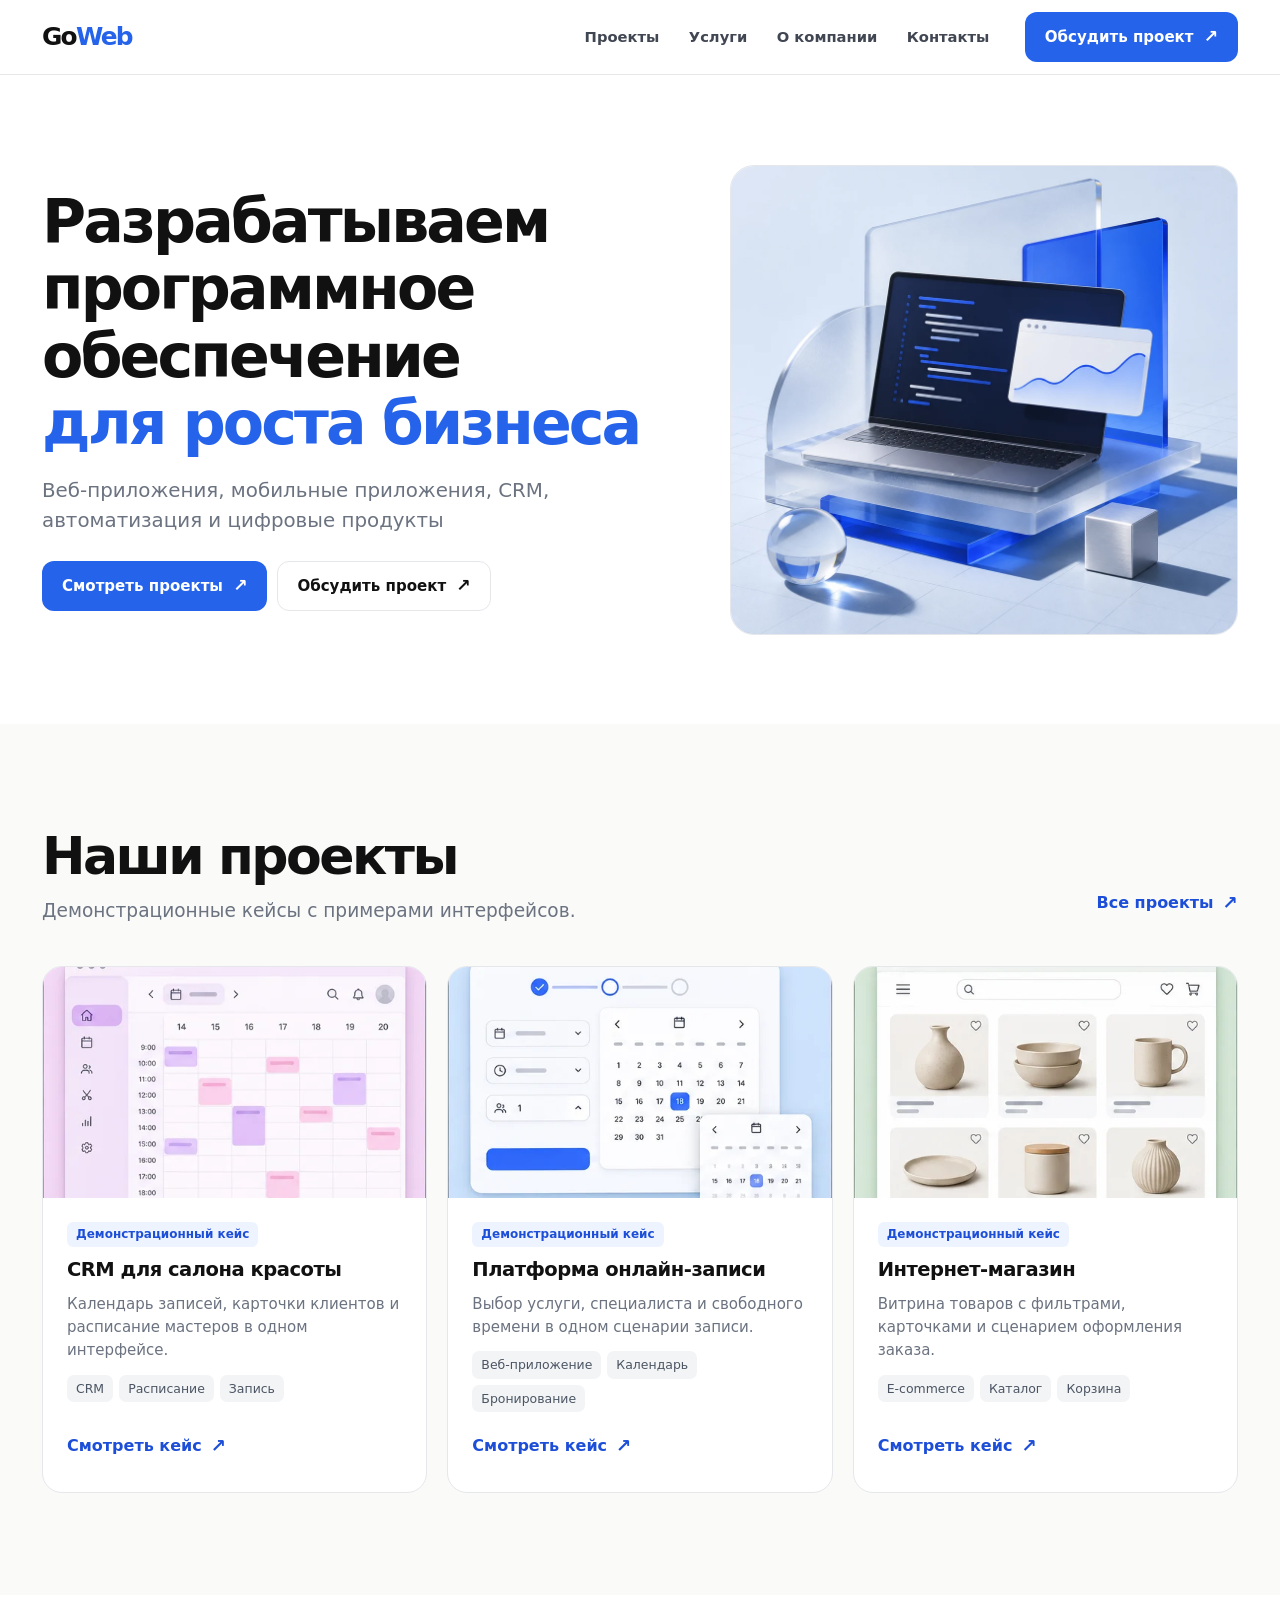
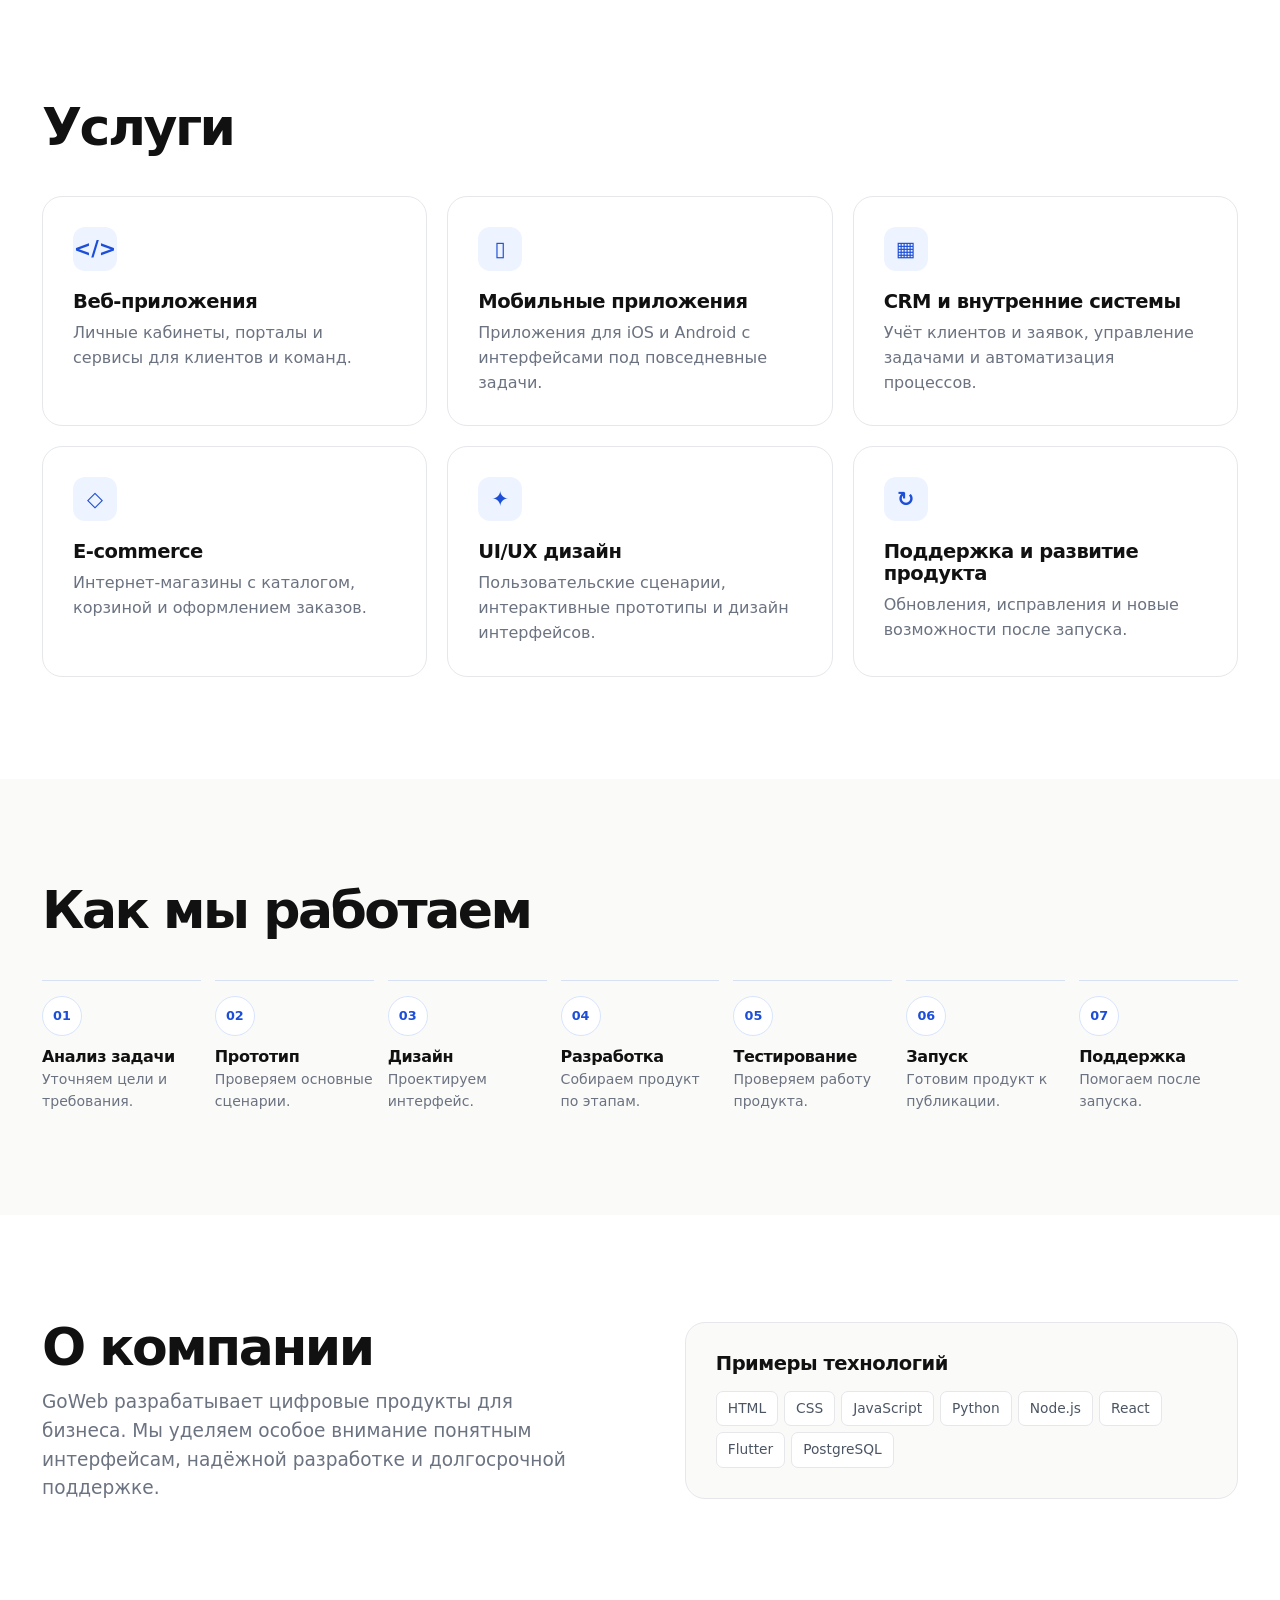
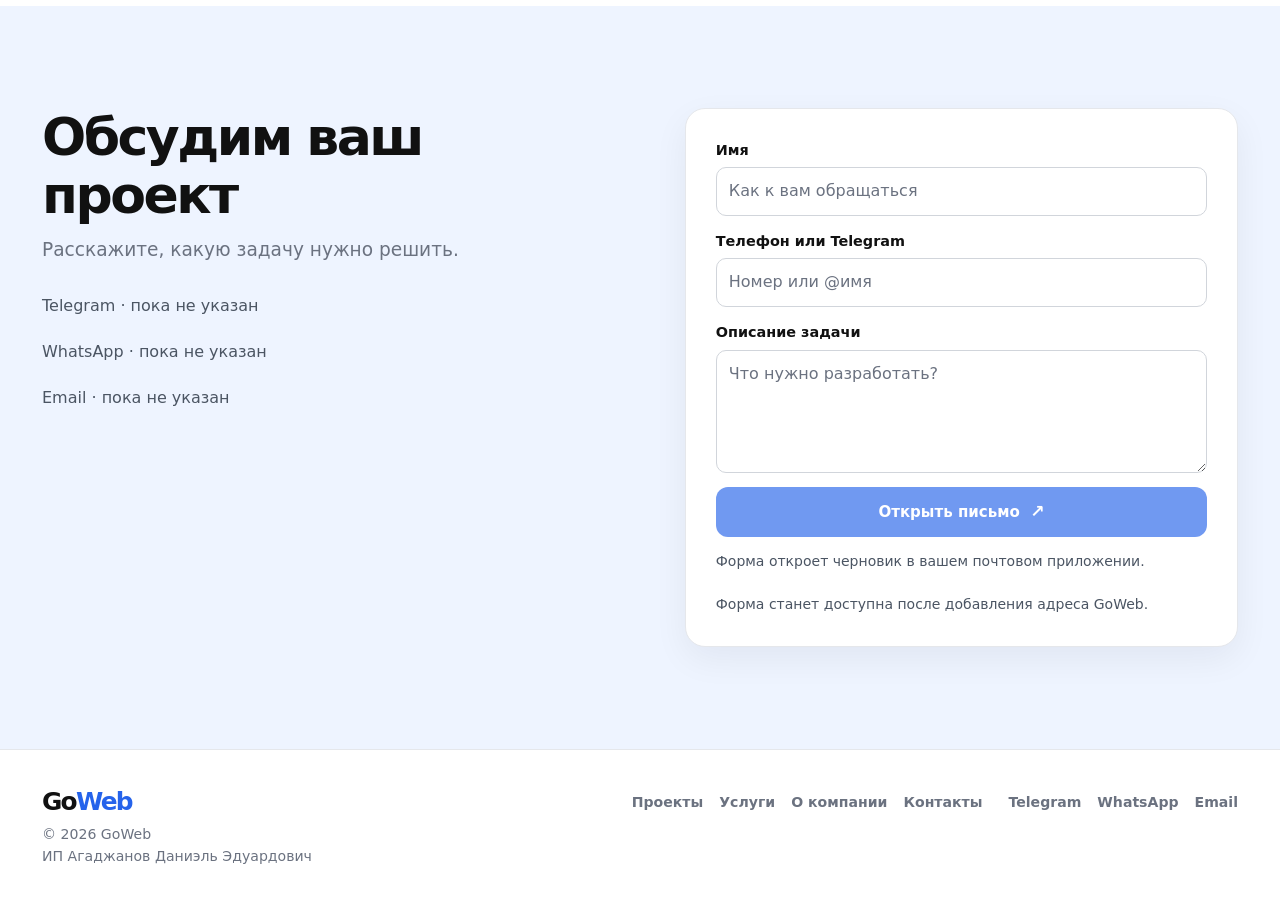
==== index.html @ 1d47d1ce "Add GoWeb website" ====
<!doctype html>
<html lang="ru">
<head>
  <meta charset="utf-8">
  <meta name="viewport" content="width=device-width, initial-scale=1.0">
  <meta name="description" content="GoWeb разрабатывает веб-приложения, мобильные приложения, CRM и цифровые продукты для бизнеса.">
  <meta name="theme-color" content="#FFFFFF">
  <title>GoWeb — разработка программного обеспечения</title>
  <link rel="stylesheet" href="css/style.css">
  <script src="js/projects.js" defer></script>
  <script src="js/main.js" defer></script>
</head>
<body>
  <a class="skip-link" href="#main">К содержанию</a>
  <header class="site-header">
    <div class="container header-inner">
      <a class="wordmark" href="index.html" aria-label="GoWeb — главная">Go<span>Web</span></a>
      <button class="menu-toggle" type="button" aria-expanded="false" aria-controls="main-nav" aria-label="Открыть меню" hidden><span></span><span></span><span></span></button>
      <nav class="site-nav" id="main-nav" aria-label="Основная навигация">
        <a href="projects.html">Проекты</a>
        <a href="#services">Услуги</a>
        <a href="#about">О компании</a>
        <a href="#contacts">Контакты</a>
        <a class="button button-primary header-cta" href="#contacts" data-contact="telegram">Обсудить проект <span aria-hidden="true">↗</span></a>
      </nav>
    </div>
  </header>

  <main id="main">
    <section class="hero">
      <div class="container hero-grid">
        <div class="hero-content">
          <h1>Разрабатываем программное обеспечение <span>для роста бизнеса</span></h1>
          <p>Веб-приложения, мобильные приложения, CRM, автоматизация и цифровые продукты</p>
          <div class="actions">
            <a class="button button-primary" href="projects.html">Смотреть проекты <span aria-hidden="true">↗</span></a>
            <a class="button button-secondary" href="#contacts" data-contact="telegram">Обсудить проект <span aria-hidden="true">↗</span></a>
          </div>
        </div>
        <img class="hero-image" src="images/hero.webp" alt="" width="1024" height="1024" fetchpriority="high">
      </div>
    </section>

    <section class="section section-muted" aria-labelledby="work-title">
      <div class="container">
        <div class="section-heading section-heading-row">
          <div><h2 id="work-title">Наши проекты</h2><p>Демонстрационные кейсы с примерами интерфейсов.</p></div>
          <a class="text-link" href="projects.html">Все проекты <span aria-hidden="true">↗</span></a>
        </div>
        <div class="project-grid" id="featured-projects"></div>
        <noscript><p>Для просмотра карточек включите JavaScript.</p></noscript>
      </div>
    </section>

    <section class="section" id="services" aria-labelledby="services-title">
      <div class="container">
        <div class="section-heading"><h2 id="services-title">Услуги</h2></div>
        <div class="service-grid">
          <article class="service-card"><span class="service-icon" aria-hidden="true">&lt;/&gt;</span><h3>Веб-приложения</h3><p>Личные кабинеты, порталы и сервисы для клиентов и команд.</p></article>
          <article class="service-card"><span class="service-icon" aria-hidden="true">▯</span><h3>Мобильные приложения</h3><p>Приложения для iOS и Android с интерфейсами под повседневные задачи.</p></article>
          <article class="service-card"><span class="service-icon" aria-hidden="true">▦</span><h3>CRM и внутренние системы</h3><p>Учёт клиентов и заявок, управление задачами и автоматизация процессов.</p></article>
          <article class="service-card"><span class="service-icon" aria-hidden="true">◇</span><h3>E-commerce</h3><p>Интернет-магазины с каталогом, корзиной и оформлением заказов.</p></article>
          <article class="service-card"><span class="service-icon" aria-hidden="true">✦</span><h3>UI/UX дизайн</h3><p>Пользовательские сценарии, интерактивные прототипы и дизайн интерфейсов.</p></article>
          <article class="service-card"><span class="service-icon" aria-hidden="true">↻</span><h3>Поддержка и развитие продукта</h3><p>Обновления, исправления и новые возможности после запуска.</p></article>
        </div>
      </div>
    </section>

    <section class="section section-muted" aria-labelledby="process-title">
      <div class="container">
        <div class="section-heading"><h2 id="process-title">Как мы работаем</h2></div>
        <ol class="process-list">
          <li><span aria-hidden="true">01</span><h3>Анализ задачи</h3><p>Уточняем цели и требования.</p></li>
          <li><span aria-hidden="true">02</span><h3>Прототип</h3><p>Проверяем основные сценарии.</p></li>
          <li><span aria-hidden="true">03</span><h3>Дизайн</h3><p>Проектируем интерфейс.</p></li>
          <li><span aria-hidden="true">04</span><h3>Разработка</h3><p>Собираем продукт по этапам.</p></li>
          <li><span aria-hidden="true">05</span><h3>Тестирование</h3><p>Проверяем работу продукта.</p></li>
          <li><span aria-hidden="true">06</span><h3>Запуск</h3><p>Готовим продукт к публикации.</p></li>
          <li><span aria-hidden="true">07</span><h3>Поддержка</h3><p>Помогаем после запуска.</p></li>
        </ol>
      </div>
    </section>

    <section class="section" id="about" aria-labelledby="about-title">
      <div class="container about-grid">
        <div class="section-heading">
          <h2 id="about-title">О компании</h2>
          <p>GoWeb разрабатывает цифровые продукты для бизнеса. Мы уделяем особое внимание понятным интерфейсам, надёжной разработке и долгосрочной поддержке.</p>
        </div>
        <div class="technology-panel">
          <h3>Примеры технологий</h3>
          <ul class="tags"><li>HTML</li><li>CSS</li><li>JavaScript</li><li>Python</li><li>Node.js</li><li>React</li><li>Flutter</li><li>PostgreSQL</li></ul>
        </div>
      </div>
    </section>

    <section class="section contact-section" id="contacts" aria-labelledby="contact-title">
      <div class="container contact-grid">
        <div>
          <div class="section-heading"><h2 id="contact-title">Обсудим ваш проект</h2><p>Расскажите, какую задачу нужно решить.</p></div>
          <ul class="contact-list">
            <li><a href="#contacts" data-contact="telegram" data-contact-label>Telegram</a></li>
            <li><a href="#contacts" data-contact="whatsapp" data-contact-label>WhatsApp</a></li>
            <li><a href="#contacts" data-contact="email" data-contact-label>Email</a></li>
          </ul>
        </div>
        <!-- JavaScript подставляет адрес и открывает черновик в почтовом клиенте. -->
        <form class="contact-form" id="contact-form" aria-describedby="form-help">
          <div class="form-field"><label for="name">Имя</label><input id="name" name="name" autocomplete="name" placeholder="Как к вам обращаться" maxlength="100" required></div>
          <div class="form-field"><label for="reply">Телефон или Telegram</label><input id="reply" name="reply" placeholder="Номер или @имя" maxlength="100" required></div>
          <div class="form-field"><label for="message">Описание задачи</label><textarea id="message" name="message" placeholder="Что нужно разработать?" rows="4" maxlength="800" required></textarea></div>
          <button class="button button-primary" type="submit" disabled>Открыть письмо <span aria-hidden="true">↗</span></button>
          <p class="form-help" id="form-help">Форма откроет черновик в вашем почтовом приложении.</p>
          <p class="contact-status" id="form-status" aria-live="polite"></p>
          <noscript><p>Для подготовки письма включите JavaScript.</p></noscript>
        </form>
      </div>
    </section>
  </main>

  <footer class="site-footer">
    <div class="container footer-inner">
      <div><a class="wordmark" href="index.html" aria-label="GoWeb — главная">Go<span>Web</span></a><p>© 2026 GoWeb<br>ИП Агаджанов Даниэль Эдуардович</p></div>
      <nav aria-label="Навигация в подвале"><a href="projects.html">Проекты</a><a href="#services">Услуги</a><a href="#about">О компании</a><a href="#contacts">Контакты</a></nav>
      <nav aria-label="Связаться с GoWeb"><a href="#contacts" data-contact="telegram">Telegram</a><a href="#contacts" data-contact="whatsapp">WhatsApp</a><a href="#contacts" data-contact="email">Email</a></nav>
    </div>
  </footer>
</body>
</html>
---- css/style.css ----
/* Базовые цвета, типографика и общие элементы */
:root {
  color-scheme: light;
  --white: #fff;
  --surface: #fafaf8;
  --ink: #111111;
  --muted: #6b7280;
  --blue: #2563eb;
  --blue-hover: #1d4ed8;
  --blue-soft: #eef4ff;
  --line: #e5e7eb;
  --shadow: 0 12px 35px rgba(17, 24, 39, .06);
  --radius: 20px;
  --gutter: clamp(18px, 5vw, 42px);
  --section-space: clamp(56px, 8vw, 104px);
  font-family: Inter, "Segoe UI", system-ui, sans-serif;
  color: var(--ink);
  background: var(--white);
  font-size: 16px;
  line-height: 1.55;
}

*, *::before, *::after { box-sizing: border-box; }
html { scroll-behavior: smooth; }
body { margin: 0; }
[hidden] { display: none !important; }
[id] { scroll-margin-top: 92px; }
img { display: block; max-width: 100%; height: auto; }
a { color: inherit; }
button, input, textarea { font: inherit; }
button { cursor: pointer; }
button:disabled { cursor: default; opacity: .65; }
h1, h2, h3, p, figure { margin: 0; }
h1, h2, h3 { line-height: 1.12; }
h1, h2 { letter-spacing: -.048em; }
h1 { font-size: clamp(2.02rem, 6.8vw, 4.2rem); }
h2 { font-size: clamp(2rem, 4.8vw, 3.25rem); }
h3 { font-size: 1.22rem; letter-spacing: -.025em; }
p { color: var(--muted); }
:focus-visible { outline: 3px solid var(--blue); outline-offset: 4px; }

.container { width: min(1200px, calc(100% - 2 * var(--gutter))); margin-inline: auto; }
.section { padding-block: var(--section-space); }
.section-muted { background: var(--surface); }
.section-heading { margin-bottom: clamp(24px, 4vw, 40px); }
.section-heading p { max-width: 56ch; margin-top: 12px; font-size: clamp(1rem, 2vw, 1.16rem); }
.section-heading-row { display: flex; flex-wrap: wrap; justify-content: space-between; align-items: end; gap: 12px 24px; }
.visually-hidden, .skip-link:not(:focus) { position: absolute; width: 1px; height: 1px; clip-path: inset(50%); overflow: hidden; white-space: nowrap; }
.skip-link:focus { position: fixed; top: 12px; left: 12px; z-index: 5; padding: 12px 18px; background: var(--white); }

.button {
  min-height: 50px;
  display: inline-flex;
  align-items: center;
  justify-content: center;
  gap: 10px;
  padding: 12px 17px;
  border: 1px solid transparent;
  border-radius: 12px;
  text-decoration: none;
  font-size: .94rem;
  font-weight: 650;
  text-align: center;
  line-height: 1.35;
  transition: background .18s ease, border-color .18s ease, color .18s ease;
}
.button-primary { background: var(--blue); color: var(--white); }
.button-primary:hover:not(:disabled) { background: var(--blue-hover); }
.button-secondary { border-color: var(--line); background: var(--white); }
.button-secondary:hover { border-color: #9cb7f6; color: var(--blue-hover); }
.button span, .text-link span { font-size: 1.15em; }
.actions { display: grid; gap: 10px; }
.text-link, .back-link { display: inline-flex; min-height: 44px; align-items: center; gap: 9px; color: var(--blue-hover); font-weight: 650; text-decoration: none; }
.text-link:hover, .back-link:hover { text-decoration: underline; text-underline-offset: 4px; }

/* Шапка и раскрывающаяся навигация на мобильных экранах */
.site-header { position: sticky; top: 0; z-index: 3; background: var(--white); border-bottom: 1px solid var(--line); }
.header-inner { min-height: 68px; display: flex; flex-wrap: wrap; justify-content: space-between; align-items: center; }
.wordmark { display: inline-flex; align-items: center; min-height: 44px; font-size: 1.55rem; font-weight: 800; letter-spacing: -.07em; text-decoration: none; }
.wordmark span { color: var(--blue); }
.site-nav { width: 100%; display: flex; flex-direction: column; gap: 2px; padding-bottom: 14px; }
.site-nav > a:not(.button), .site-footer nav a { display: flex; align-items: center; min-height: 44px; text-decoration: none; font-weight: 550; }
.site-nav > a:not(.button) { color: #404652; font-size: .92rem; }
.site-nav > a:not(.button):hover, .site-nav > a[aria-current]:not(.button), .site-footer nav a:hover { color: var(--blue-hover); }
.header-cta { min-height: 44px; }
.menu-toggle { display: grid; align-content: center; justify-items: center; gap: 4px; width: 46px; height: 46px; border: 1px solid var(--line); border-radius: 11px; background: var(--white); }
.menu-toggle span { display: block; width: 18px; height: 2px; border-radius: 2px; background: var(--ink); transition: transform .2s ease, opacity .2s ease; }
.menu-toggle[aria-expanded="true"] span:nth-child(1) { transform: translateY(6px) rotate(45deg); }
.menu-toggle[aria-expanded="true"] span:nth-child(2) { opacity: 0; }
.menu-toggle[aria-expanded="true"] span:nth-child(3) { transform: translateY(-6px) rotate(-45deg); }

/* Главная и каталог */
.hero { padding-block: clamp(38px, 7vw, 96px); }
.hero-grid { display: grid; align-items: center; gap: clamp(26px, 5vw, 72px); }
.hero-content h1 { font-weight: 760; }
.hero-content h1 span { display: block; color: var(--blue); }
.hero-content p { max-width: 44ch; margin-block: 18px 24px; font-size: clamp(1rem, 2vw, 1.24rem); }
.hero-image { width: 100%; aspect-ratio: 1.13; object-fit: cover; border: 1px solid var(--line); border-radius: 24px; background: var(--blue-soft); }
.catalog, .case-page { padding-top: clamp(30px, 5vw, 62px); }
.page-heading { margin-top: 12px; }
.page-heading h1 { font-size: clamp(2.25rem, 7vw, 4.1rem); overflow-wrap: anywhere; }
.page-heading .button { margin-top: 24px; }

.filters { display: flex; flex-wrap: wrap; gap: 8px; margin-bottom: 26px; }
.filter-button { min-height: 44px; padding: 8px 14px; border: 1px solid var(--line); border-radius: 999px; background: var(--white); color: #404652; font-size: .9rem; transition: color .18s ease, background .18s ease, border-color .18s ease; }
.filter-button:hover { border-color: #9cb7f6; color: var(--blue-hover); }
.filter-button[aria-pressed="true"] { background: var(--blue); border-color: var(--blue); color: var(--white); }
.project-grid, .service-grid { display: grid; gap: 16px; }
.project-card { min-width: 0; overflow: hidden; display: flex; flex-direction: column; background: var(--white); border: 1px solid var(--line); border-radius: var(--radius); transition: box-shadow .2s ease, transform .2s ease; }
.project-card:hover, .project-card:focus-within { box-shadow: var(--shadow); transform: translateY(-2px); }
.project-image { width: 100%; aspect-ratio: 1.66; object-fit: cover; background: var(--blue-soft); }
.project-body { display: flex; flex: 1; flex-direction: column; align-items: flex-start; gap: 12px; padding: clamp(16px, 2.2vw, 24px); }
.project-body p { font-size: .94rem; }
.project-body .text-link { margin-top: auto; }
.demo-badge, .category-label { display: inline-block; max-width: 100%; padding: 4px 9px; border-radius: 6px; font-size: .75rem; font-weight: 650; line-height: 1.45; }
.demo-badge { background: var(--blue-soft); color: var(--blue-hover); }
.category-label { background: #f3f4f6; color: #4b5563; }
.tags { display: flex; flex-wrap: wrap; gap: 6px; margin: 0; padding: 0; list-style: none; }
.tags li { padding: 4px 9px; background: #f3f4f6; border-radius: 7px; color: #4b5563; font-size: .78rem; overflow-wrap: anywhere; }
.empty-state { grid-column: 1 / -1; padding: 24px; border: 1px solid var(--line); border-radius: var(--radius); background: var(--white); }

/* Услуги, этапы работы и сведения о компании */
.service-card, .technology-panel, .case-grid > section { min-width: 0; padding: clamp(20px, 3vw, 30px); border: 1px solid var(--line); border-radius: var(--radius); }
.service-icon { display: grid; place-items: center; width: 44px; height: 44px; margin-bottom: 20px; border-radius: 12px; background: var(--blue-soft); color: var(--blue-hover); font-size: 1.3rem; font-weight: 650; }
.service-card p, .process-list p, .case-grid p { margin-top: 8px; }
.process-list { display: grid; gap: 18px; padding: 0; margin: 0; list-style: none; }
.process-list li { display: grid; grid-template-columns: 40px minmax(0, 1fr); column-gap: 14px; align-items: start; }
.process-list span { grid-row: span 2; display: grid; place-items: center; height: 40px; border: 1px solid #d8e4fe; border-radius: 50%; background: var(--white); color: var(--blue-hover); font-size: .8rem; font-weight: 700; }
.process-list h3 { align-self: end; font-size: 1rem; }
.process-list p { margin-top: 4px; font-size: .88rem; }
.about-grid { display: grid; align-items: center; gap: 24px; }
.about-grid .section-heading { margin: 0; }
.technology-panel { background: var(--surface); }
.technology-panel .tags { margin-top: 16px; }
.technology-panel .tags li { padding: 6px 11px; background: var(--white); border: 1px solid var(--line); font-size: .86rem; }

/* Кейсы и галерея */
.case-labels { display: flex; flex-wrap: wrap; gap: 8px; margin-bottom: 16px; }
.case-grid, .gallery { display: grid; gap: 16px; }
.case-grid h2 { font-size: clamp(1.3rem, 3vw, 1.7rem); letter-spacing: -.035em; }
.case-grid .tags { margin-top: 12px; }
.case-list { margin: 12px 0 0; padding-left: 20px; color: var(--muted); }
.case-list li + li { margin-top: 5px; }
.gallery-section { margin-top: clamp(36px, 7vw, 72px); }
.gallery figure { min-width: 0; }
.gallery a, .gallery .image-placeholder { display: block; overflow: hidden; border: 1px solid var(--line); border-radius: var(--radius); }
.gallery img { width: 100%; aspect-ratio: 1; object-fit: contain; background: var(--surface); transition: transform .2s ease; }
.gallery a:hover img { transform: scale(1.025); }
.gallery figcaption { padding-top: 8px; color: var(--muted); font-size: .9rem; }
.image-placeholder { display: grid; place-items: center; color: var(--muted); text-align: center; }
.gallery .image-placeholder { display: grid; aspect-ratio: 1; background: var(--blue-soft); }
.case-cta { margin-top: 36px; }

/* Контакты и подвал */
.contact-section { background: var(--blue-soft); }
.contact-grid { display: grid; gap: 20px; }
.contact-grid .section-heading { margin-bottom: 18px; }
.contact-list { padding: 0; margin: 0; list-style: none; }
.contact-list a { display: flex; align-items: center; gap: 10px; min-height: 46px; width: fit-content; max-width: 100%; color: var(--blue-hover); text-decoration: none; font-weight: 650; overflow-wrap: anywhere; }
.contact-list a:hover { text-decoration: underline; text-underline-offset: 4px; }
.contact-unavailable { display: flex; align-items: center; min-height: 46px; color: #4b5563; }
.contact-status, .form-help { color: #4b5563; font-size: .875rem; }
.contact-status:not(:empty) { margin-top: 8px; }
.contact-form { display: grid; gap: 14px; min-width: 0; padding: clamp(17px, 4vw, 30px); border-radius: var(--radius); border: 1px solid var(--line); background: var(--white); box-shadow: var(--shadow); }
.form-field { display: grid; gap: 6px; }
.form-field label { font-weight: 650; font-size: .9rem; }
.form-field input, .form-field textarea { width: 100%; min-width: 0; min-height: 48px; padding: 11px 12px; border: 1px solid #d1d5db; border-radius: 10px; background: var(--white); color: var(--ink); }
.form-field textarea { resize: vertical; }
.form-field :is(input, textarea)::placeholder { color: var(--muted); }
.contact-form .contact-status:empty { display: none; }
.site-footer { border-top: 1px solid var(--line); padding-block: 30px; }
.footer-inner { display: grid; gap: 14px 26px; }
.footer-inner p, .site-footer nav a { font-size: .88rem; color: var(--muted); }
.site-footer nav { display: flex; flex-wrap: wrap; column-gap: 16px; align-items: start; }

/* От телефона к планшету и десктопу */
@media (max-width: 899px) {
  .site-nav.is-collapsible {
    position: absolute;
    top: 100%;
    inset-inline: 0;
    padding: 10px var(--gutter) 18px;
    background: var(--white);
    border-bottom: 1px solid var(--line);
    box-shadow: var(--shadow);
    opacity: 0;
    visibility: hidden;
    transform: translateY(-6px);
  }
  .site-nav.is-open { opacity: 1; visibility: visible; transform: translateY(0); transition: opacity .2s ease, transform .2s ease; }
}

@media (min-width: 460px) {
  .actions { display: flex; flex-wrap: wrap; }
  .button { padding-inline: 19px; }
}

@media (min-width: 600px) {
  .project-grid, .service-grid, .case-grid, .gallery { grid-template-columns: repeat(2, minmax(0, 1fr)); }
  .process-list { grid-template-columns: repeat(2, minmax(0, 1fr)); }
  .footer-inner { grid-template-columns: minmax(0, 1fr) minmax(0, 1.25fr); }
  .footer-inner > div { grid-row: span 2; }
}

@media (min-width: 760px) {
  .hero-grid { grid-template-columns: minmax(0, 1.23fr) minmax(0, 1fr); }
  .hero h1 { font-size: clamp(2.4rem, 4.7vw, 4.2rem); }
  .hero-image { aspect-ratio: 1; }
  .about-grid, .contact-grid { grid-template-columns: repeat(2, minmax(0, 1fr)); gap: clamp(30px, 7vw, 90px); }
}

@media (min-width: 900px) {
  .header-inner { min-height: 74px; flex-wrap: nowrap; gap: 20px; }
  .menu-toggle { display: none; }
  .site-nav { width: auto; padding: 0; flex-direction: row; align-items: center; gap: clamp(14px, 2.3vw, 32px); }
  .header-cta { margin-left: 6px; }
  .hero-image { aspect-ratio: 1.08; }
  .footer-inner { grid-template-columns: minmax(0, 1fr) auto auto; }
  .footer-inner > div { grid-row: auto; }
}

@media (min-width: 1000px) {
  .project-grid, .service-grid { grid-template-columns: repeat(3, minmax(0, 1fr)); gap: 20px; }
  .process-list { grid-template-columns: repeat(7, minmax(0, 1fr)); gap: 14px; }
  .process-list li { display: block; border-top: 1px solid #d7e1f3; padding-top: 15px; }
  .process-list span { width: 40px; margin-bottom: 12px; }
}

@media (prefers-reduced-motion: reduce) {
  html { scroll-behavior: auto; }
  *, *::before, *::after { transition-duration: 0s !important; }
  .project-card:hover, .project-card:focus-within, .gallery a:hover img { transform: none; }
}
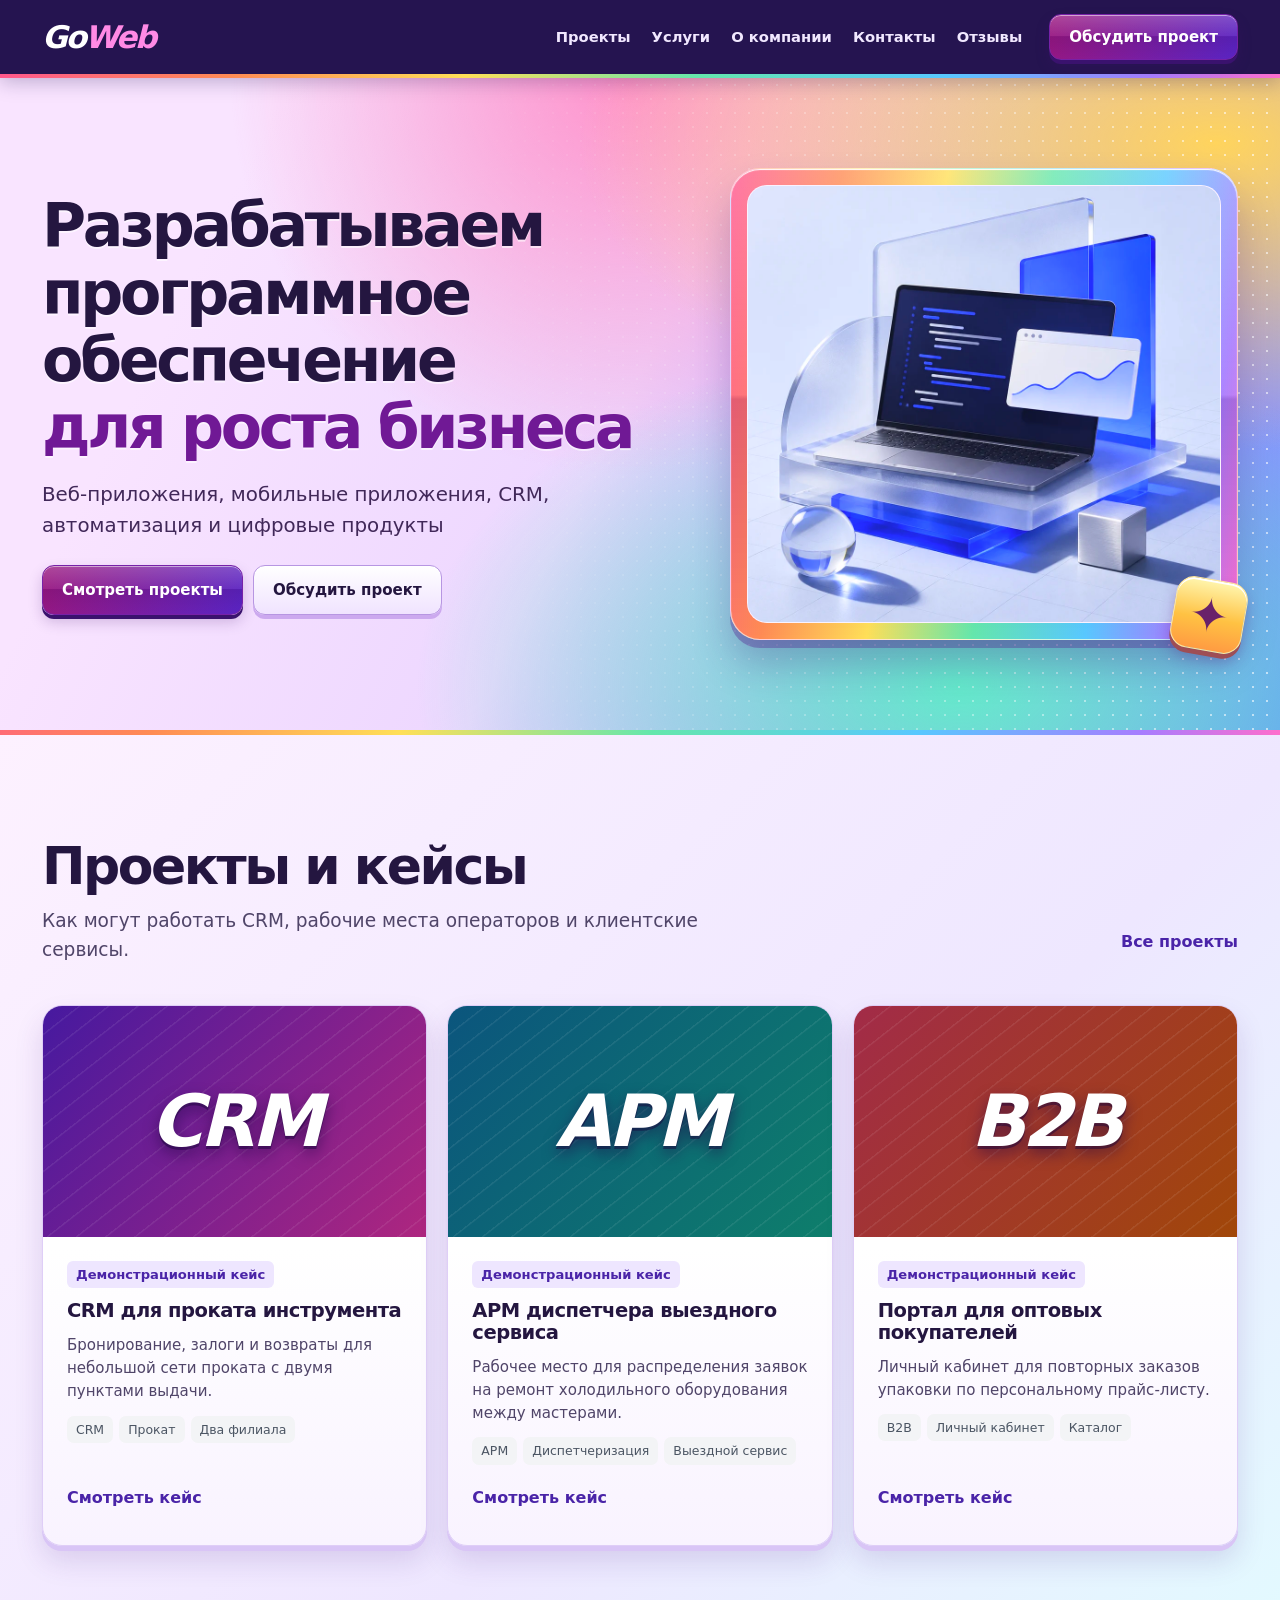
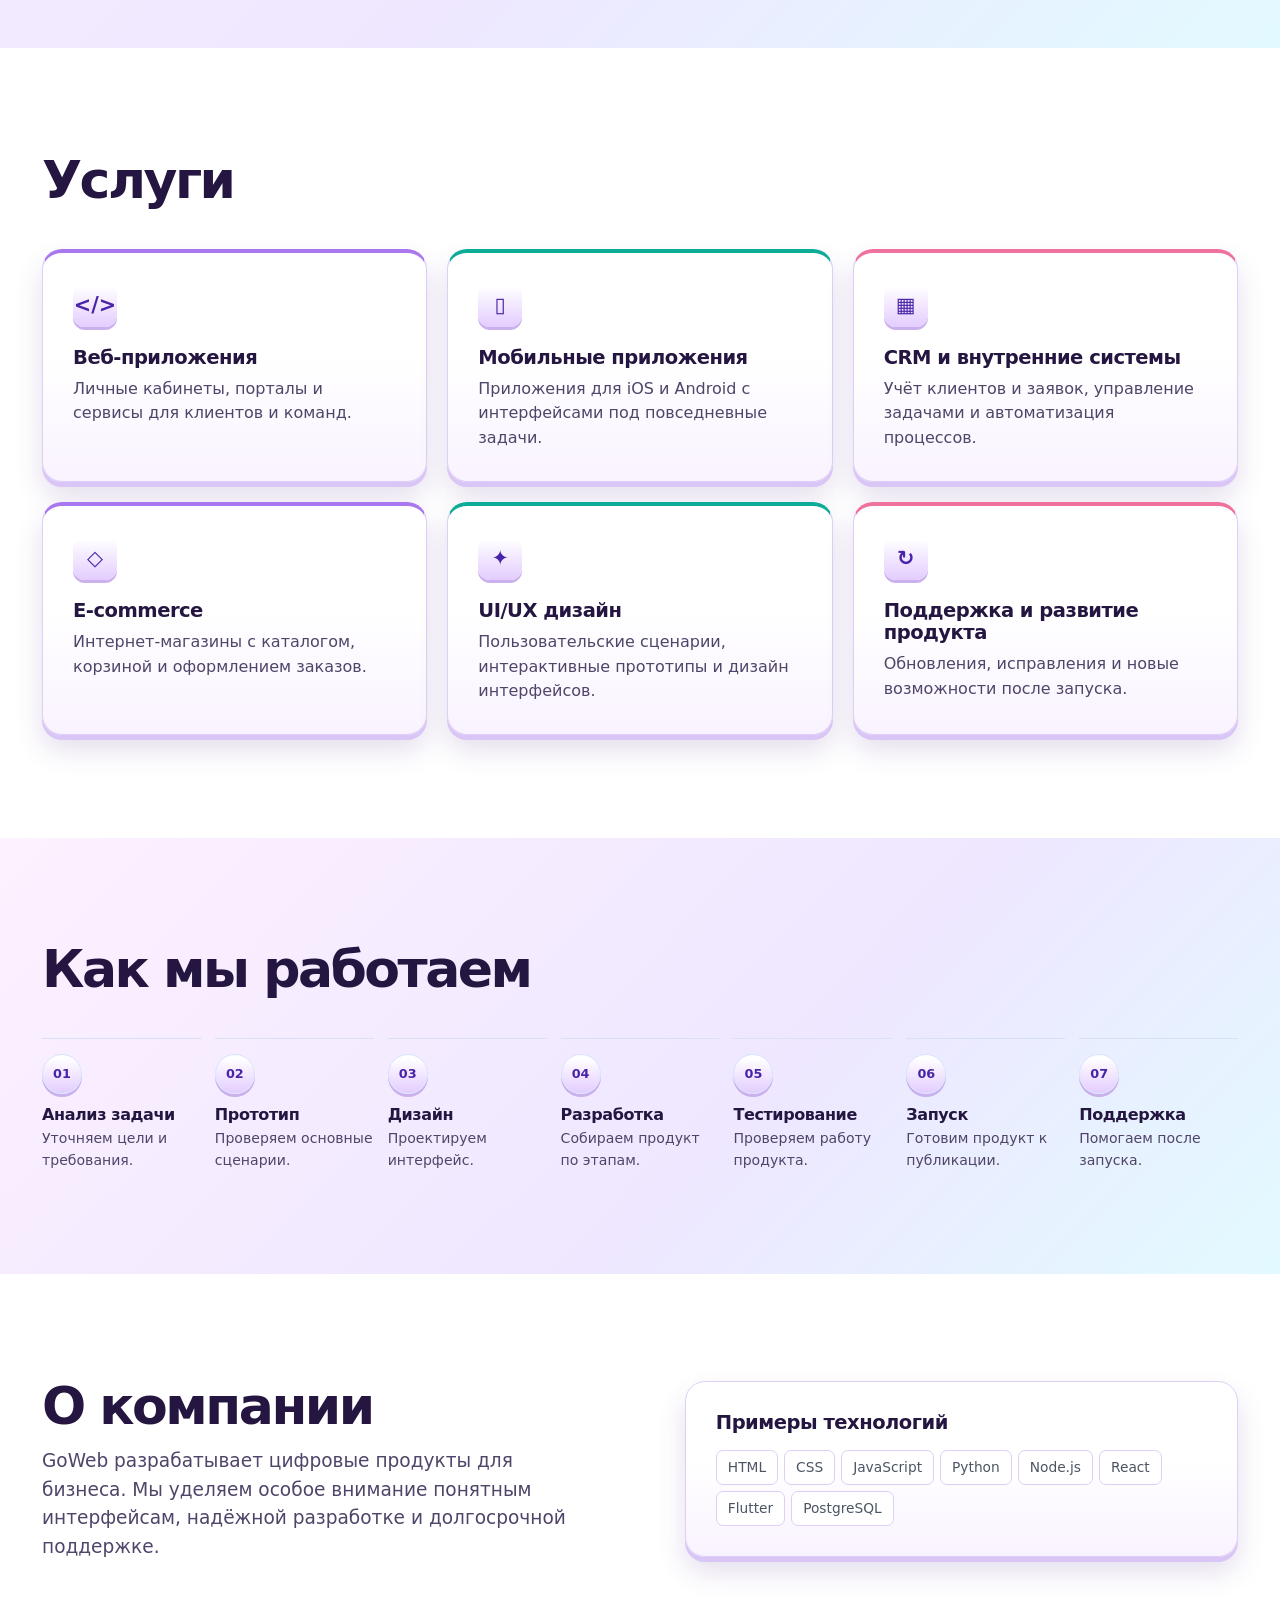
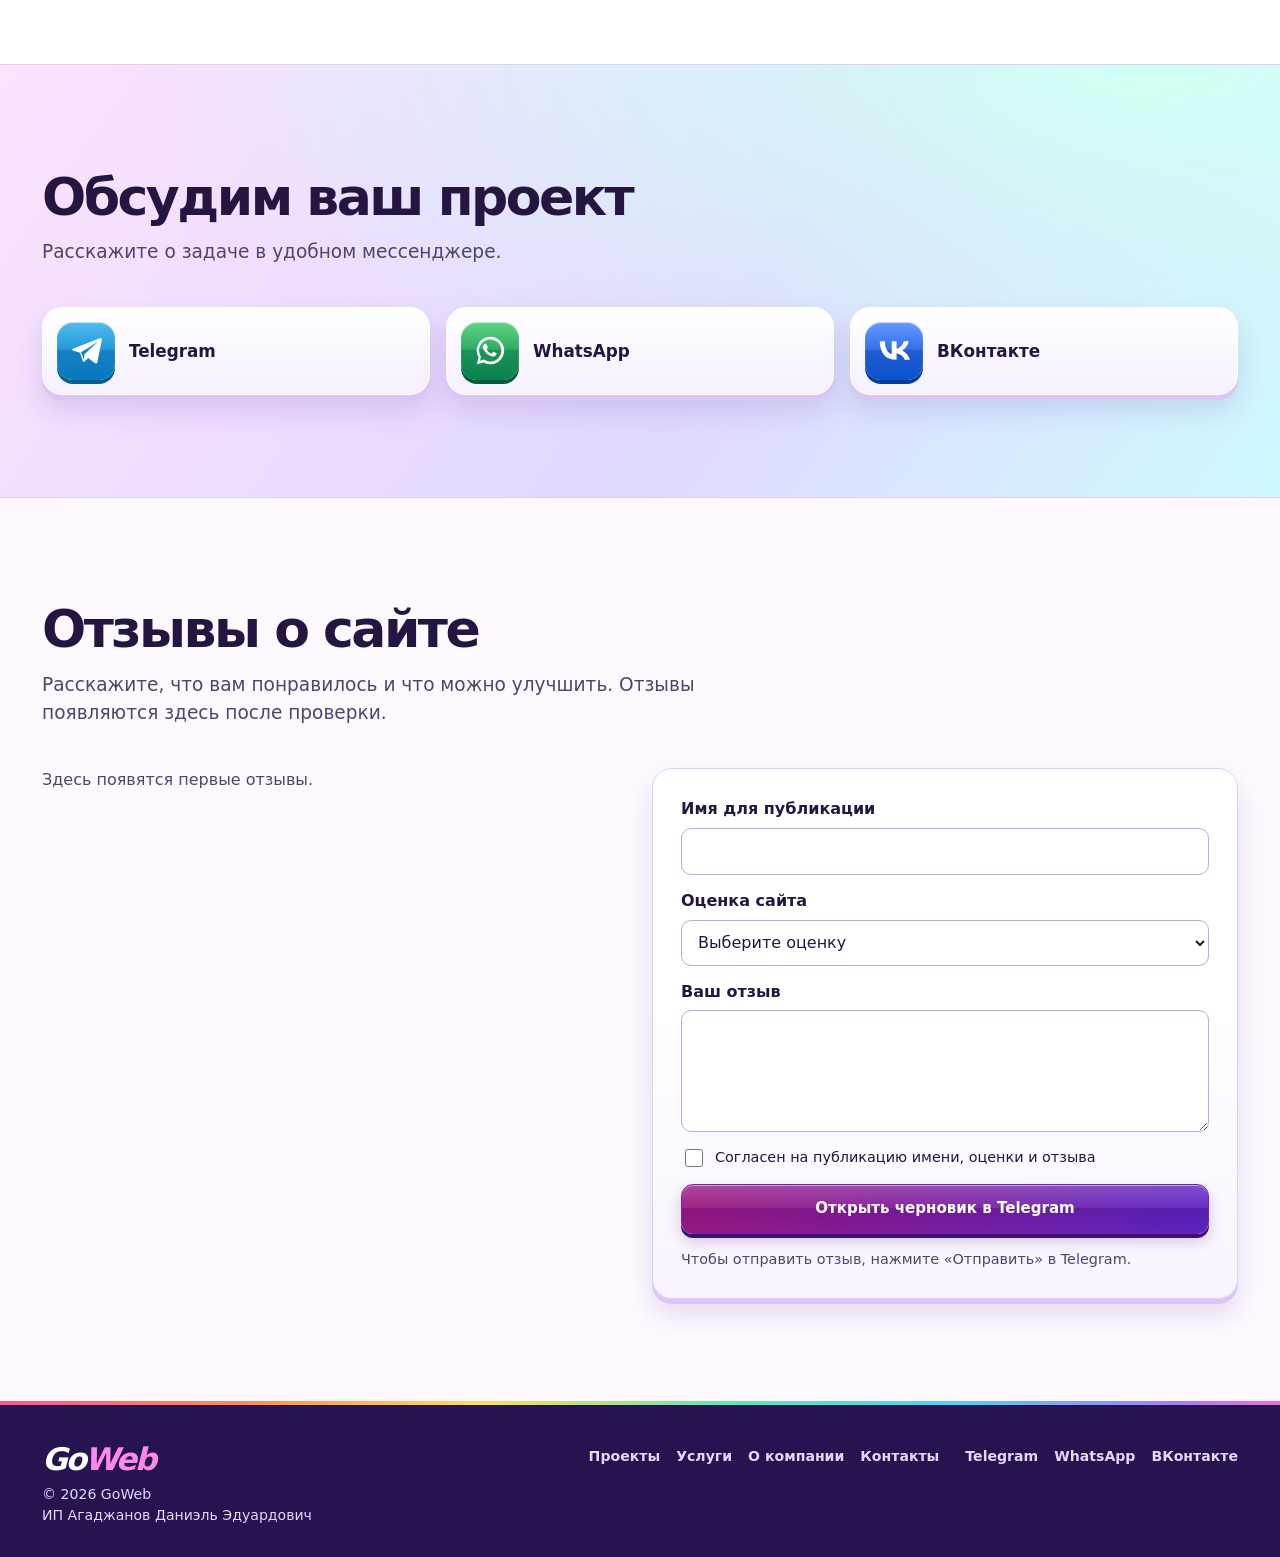
==== commit 5c62fb4f: "Refresh GoWeb design, portfolio and visitor reviews" ====
--- a/index.html
+++ b/index.html
@@ -4,11 +4,12 @@
   <meta charset="utf-8">
   <meta name="viewport" content="width=device-width, initial-scale=1.0">
   <meta name="description" content="GoWeb разрабатывает веб-приложения, мобильные приложения, CRM и цифровые продукты для бизнеса.">
-  <meta name="theme-color" content="#FFFFFF">
+  <meta name="theme-color" content="#251450">
   <title>GoWeb — разработка программного обеспечения</title>
   <link rel="stylesheet" href="css/style.css">
   <script src="js/projects.js" defer></script>
   <script src="js/main.js" defer></script>
+  <script src="js/reviews.js" defer></script>
 </head>
 <body>
   <a class="skip-link" href="#main">К содержанию</a>
@@ -21,7 +22,8 @@
         <a href="#services">Услуги</a>
         <a href="#about">О компании</a>
         <a href="#contacts">Контакты</a>
-        <a class="button button-primary header-cta" href="#contacts" data-contact="telegram">Обсудить проект <span aria-hidden="true">↗</span></a>
+        <a href="#reviews">Отзывы</a>
+        <a class="button button-primary header-cta" href="https://t.me/wor_t_h">Обсудить проект</a>
       </nav>
     </div>
   </header>
@@ -33,19 +35,19 @@
           <h1>Разрабатываем программное обеспечение <span>для роста бизнеса</span></h1>
           <p>Веб-приложения, мобильные приложения, CRM, автоматизация и цифровые продукты</p>
           <div class="actions">
-            <a class="button button-primary" href="projects.html">Смотреть проекты <span aria-hidden="true">↗</span></a>
-            <a class="button button-secondary" href="#contacts" data-contact="telegram">Обсудить проект <span aria-hidden="true">↗</span></a>
+            <a class="button button-primary" href="projects.html">Смотреть проекты</a>
+            <a class="button button-secondary" href="https://t.me/wor_t_h">Обсудить проект</a>
           </div>
         </div>
-        <img class="hero-image" src="images/hero.webp" alt="" width="1024" height="1024" fetchpriority="high">
+        <div class="hero-visual"><img class="hero-image" src="images/hero.webp" alt="" width="1024" height="1024" fetchpriority="high"></div>
       </div>
     </section>
 
     <section class="section section-muted" aria-labelledby="work-title">
       <div class="container">
         <div class="section-heading section-heading-row">
-          <div><h2 id="work-title">Наши проекты</h2><p>Демонстрационные кейсы с примерами интерфейсов.</p></div>
-          <a class="text-link" href="projects.html">Все проекты <span aria-hidden="true">↗</span></a>
+          <div><h2 id="work-title">Проекты и кейсы</h2><p>Как могут работать CRM, рабочие места операторов и клиентские сервисы.</p></div>
+          <a class="text-link" href="projects.html">Все проекты</a>
         </div>
         <div class="project-grid" id="featured-projects"></div>
         <noscript><p>Для просмотра карточек включите JavaScript.</p></noscript>
@@ -95,25 +97,39 @@
     </section>
 
     <section class="section contact-section" id="contacts" aria-labelledby="contact-title">
-      <div class="container contact-grid">
-        <div>
-          <div class="section-heading"><h2 id="contact-title">Обсудим ваш проект</h2><p>Расскажите, какую задачу нужно решить.</p></div>
-          <ul class="contact-list">
-            <li><a href="#contacts" data-contact="telegram" data-contact-label>Telegram</a></li>
-            <li><a href="#contacts" data-contact="whatsapp" data-contact-label>WhatsApp</a></li>
-            <li><a href="#contacts" data-contact="email" data-contact-label>Email</a></li>
-          </ul>
+      <div class="container">
+        <div class="section-heading"><h2 id="contact-title">Обсудим ваш проект</h2><p>Расскажите о задаче в удобном мессенджере.</p></div>
+        <ul class="social-list">
+          <li><a class="social-link social-telegram" href="https://t.me/wor_t_h"><span class="social-icon"><svg viewBox="0 0 24 24" aria-hidden="true" focusable="false"><path d="M21.7 3.1 2.6 10.5c-1.3.5-1.3 1.2-.2 1.6l4.9 1.5 1.9 5.8c.2.6.1.8.7.8.5 0 .7-.2.9-.4l2.4-2.3 5 3.7c.9.5 1.5.3 1.7-.8l3.2-15.8c.3-1.3-.5-1.9-1.4-1.5ZM8 13.2l11-6.9c.5-.3.9-.1.5.3l-9 8.1-.4 3.8L8 13.2Z"/></svg></span>Telegram</a></li>
+          <li><a class="social-link social-whatsapp" href="https://wa.me/qr/KIA7K7KHB7VPG1"><span class="social-icon"><svg viewBox="0 0 24 24" aria-hidden="true" focusable="false"><path d="M12 2a10 10 0 0 0-8.6 15.1L2 22l5-1.3A10 10 0 1 0 12 2Zm0 18.1a8.1 8.1 0 0 1-4.5-1.3l-.3-.2-2.9.8.8-2.8-.2-.3a8.1 8.1 0 1 1 7.1 3.8Zm4.5-6.1-2.1-1c-.3-.1-.5-.1-.7.2l-.7.9c-.1.2-.3.2-.6.1a6.7 6.7 0 0 1-3.1-2.8c-.2-.3 0-.4.1-.6l.5-.6c.1-.2.2-.4.1-.6l-.9-2c-.2-.5-.4-.5-.6-.5h-.5c-.2 0-.5.1-.7.3-.3.3-.9.9-.9 2.1s.9 2.3 1 2.5c.1.2 1.7 2.6 4.1 3.7.6.2 1 .4 1.4.5.6.2 1.1.2 1.6.1.5-.1 1.5-.6 1.7-1.2.2-.6.2-1.1.1-1.2l-.4-.2Z"/></svg></span>WhatsApp</a></li>
+          <li><a class="social-link social-vk" href="https://vk.ru/wort_h"><span class="social-icon"><svg viewBox="0 0 24 24" aria-hidden="true" focusable="false"><path d="M13.1 18.8C5.7 18.8 1.5 13.7 1.3 5.2H5c.1 6.2 2.8 8.9 5 9.5V5.2h3.5v5.4c2.2-.2 4.5-2.7 5.3-5.4h3.5c-.6 3.3-3 5.8-4.8 6.8 1.8.8 4.6 3 5.7 6.8h-3.8c-.8-2.4-2.8-4.4-5.9-4.7v4.7z"/></svg></span>ВКонтакте</a></li>
+        </ul>
+      </div>
+    </section>
+
+    <section class="section reviews-section" id="reviews" aria-labelledby="reviews-title">
+      <div class="container">
+        <div class="section-heading"><h2 id="reviews-title">Отзывы о сайте</h2><p>Расскажите, что вам понравилось и что можно улучшить. Отзывы появляются здесь после проверки.</p></div>
+        <div class="review-grid">
+          <div>
+            <div id="review-list"></div>
+            <p id="review-empty">Здесь появятся первые отзывы.</p>
+          </div>
+          <form class="review-form" id="review-form" aria-describedby="review-help" hidden>
+            <div class="form-field"><label for="review-name">Имя для публикации</label><input id="review-name" name="name" autocomplete="nickname" maxlength="60" required></div>
+            <div class="form-field"><label for="review-rating">Оценка сайта</label>
+              <select id="review-rating" name="rating" required>
+                <option value="">Выберите оценку</option><option value="5">5 из 5</option><option value="4">4 из 5</option><option value="3">3 из 5</option><option value="2">2 из 5</option><option value="1">1 из 5</option>
+              </select>
+            </div>
+            <div class="form-field"><label for="review-text">Ваш отзыв</label><textarea id="review-text" name="text" rows="4" minlength="10" maxlength="600" required></textarea></div>
+            <label class="review-consent"><input type="checkbox" required> Согласен на публикацию имени, оценки и отзыва</label>
+            <button class="button button-primary" type="submit">Открыть черновик в Telegram</button>
+            <p class="form-help" id="review-help">Чтобы отправить отзыв, нажмите «Отправить» в Telegram.</p>
+            <p class="form-help" id="review-status" role="status"></p>
+          </form>
+          <noscript><p><a href="https://t.me/wor_t_h">Оставить отзыв в Telegram</a></p></noscript>
         </div>
-        <!-- JavaScript подставляет адрес и открывает черновик в почтовом клиенте. -->
-        <form class="contact-form" id="contact-form" aria-describedby="form-help">
-          <div class="form-field"><label for="name">Имя</label><input id="name" name="name" autocomplete="name" placeholder="Как к вам обращаться" maxlength="100" required></div>
-          <div class="form-field"><label for="reply">Телефон или Telegram</label><input id="reply" name="reply" placeholder="Номер или @имя" maxlength="100" required></div>
-          <div class="form-field"><label for="message">Описание задачи</label><textarea id="message" name="message" placeholder="Что нужно разработать?" rows="4" maxlength="800" required></textarea></div>
-          <button class="button button-primary" type="submit" disabled>Открыть письмо <span aria-hidden="true">↗</span></button>
-          <p class="form-help" id="form-help">Форма откроет черновик в вашем почтовом приложении.</p>
-          <p class="contact-status" id="form-status" aria-live="polite"></p>
-          <noscript><p>Для подготовки письма включите JavaScript.</p></noscript>
-        </form>
       </div>
     </section>
   </main>
@@ -122,7 +138,7 @@
     <div class="container footer-inner">
       <div><a class="wordmark" href="index.html" aria-label="GoWeb — главная">Go<span>Web</span></a><p>© 2026 GoWeb<br>ИП Агаджанов Даниэль Эдуардович</p></div>
       <nav aria-label="Навигация в подвале"><a href="projects.html">Проекты</a><a href="#services">Услуги</a><a href="#about">О компании</a><a href="#contacts">Контакты</a></nav>
-      <nav aria-label="Связаться с GoWeb"><a href="#contacts" data-contact="telegram">Telegram</a><a href="#contacts" data-contact="whatsapp">WhatsApp</a><a href="#contacts" data-contact="email">Email</a></nav>
+      <nav aria-label="Связаться с GoWeb"><a href="https://t.me/wor_t_h">Telegram</a><a href="https://wa.me/qr/KIA7K7KHB7VPG1">WhatsApp</a><a href="https://vk.ru/wort_h">ВКонтакте</a></nav>
     </div>
   </footer>
 </body>
--- a/css/style.css
+++ b/css/style.css
@@ -2,14 +2,14 @@
 :root {
   color-scheme: light;
   --white: #fff;
-  --surface: #fafaf8;
-  --ink: #111111;
-  --muted: #6b7280;
-  --blue: #2563eb;
-  --blue-hover: #1d4ed8;
-  --blue-soft: #eef4ff;
-  --line: #e5e7eb;
-  --shadow: 0 12px 35px rgba(17, 24, 39, .06);
+  --surface: #f7f0ff;
+  --ink: #241640;
+  --muted: #504569;
+  --blue: #6740d7;
+  --blue-hover: #4a24a8;
+  --blue-soft: #eee6ff;
+  --line: #dfcef7;
+  --shadow: 0 5px 0 #d9c5f6, 0 15px 28px #4d258827;
   --radius: 20px;
   --gutter: clamp(18px, 5vw, 42px);
   --section-space: clamp(56px, 8vw, 104px);
@@ -153,21 +153,6 @@
 
 /* Контакты и подвал */
 .contact-section { background: var(--blue-soft); }
-.contact-grid { display: grid; gap: 20px; }
-.contact-grid .section-heading { margin-bottom: 18px; }
-.contact-list { padding: 0; margin: 0; list-style: none; }
-.contact-list a { display: flex; align-items: center; gap: 10px; min-height: 46px; width: fit-content; max-width: 100%; color: var(--blue-hover); text-decoration: none; font-weight: 650; overflow-wrap: anywhere; }
-.contact-list a:hover { text-decoration: underline; text-underline-offset: 4px; }
-.contact-unavailable { display: flex; align-items: center; min-height: 46px; color: #4b5563; }
-.contact-status, .form-help { color: #4b5563; font-size: .875rem; }
-.contact-status:not(:empty) { margin-top: 8px; }
-.contact-form { display: grid; gap: 14px; min-width: 0; padding: clamp(17px, 4vw, 30px); border-radius: var(--radius); border: 1px solid var(--line); background: var(--white); box-shadow: var(--shadow); }
-.form-field { display: grid; gap: 6px; }
-.form-field label { font-weight: 650; font-size: .9rem; }
-.form-field input, .form-field textarea { width: 100%; min-width: 0; min-height: 48px; padding: 11px 12px; border: 1px solid #d1d5db; border-radius: 10px; background: var(--white); color: var(--ink); }
-.form-field textarea { resize: vertical; }
-.form-field :is(input, textarea)::placeholder { color: var(--muted); }
-.contact-form .contact-status:empty { display: none; }
 .site-footer { border-top: 1px solid var(--line); padding-block: 30px; }
 .footer-inner { display: grid; gap: 14px 26px; }
 .footer-inner p, .site-footer nav a { font-size: .88rem; color: var(--muted); }
@@ -206,7 +191,7 @@
   .hero-grid { grid-template-columns: minmax(0, 1.23fr) minmax(0, 1fr); }
   .hero h1 { font-size: clamp(2.4rem, 4.7vw, 4.2rem); }
   .hero-image { aspect-ratio: 1; }
-  .about-grid, .contact-grid { grid-template-columns: repeat(2, minmax(0, 1fr)); gap: clamp(30px, 7vw, 90px); }
+  .about-grid { grid-template-columns: repeat(2, minmax(0, 1fr)); gap: clamp(30px, 7vw, 90px); }
 }
 
 @media (min-width: 900px) {
@@ -231,3 +216,227 @@
   *, *::before, *::after { transition-duration: 0s !important; }
   .project-card:hover, .project-card:focus-within, .gallery a:hover img { transform: none; }
 }
+
+/* Глянец, цветные тени и объёмные поверхности */
+:root {
+  --rainbow: linear-gradient(100deg, #ff548f, #ff8b54 19%, #ffdf58 37%, #64e7ac 55%, #58c8ff 74%, #a77dff 90%, #ff6dcc);
+  --gloss: linear-gradient(#ffffff35, #ffffff0e 48%, #24004720 49%, #24004700);
+}
+
+.site-header {
+  background: #251450;
+  color: #fff;
+  border: 0;
+  border-bottom: 4px solid transparent;
+  border-image: var(--rainbow) 1;
+  box-shadow: 0 4px 18px #170b4940;
+}
+
+.wordmark { font-size: 1.95rem; font-style: italic; }
+.wordmark span { color: #a753f5; }
+.site-header .wordmark span, .site-footer .wordmark span { color: #ff8ae5; }
+
+.site-header .site-nav > a:not(.button) { color: #f1e8ff; }
+.site-header .site-nav > a:not(.button):is(:hover, [aria-current]) { color: #80f5df; }
+.menu-toggle { background: #442676; border-color: #9c77d3; }
+.menu-toggle span { background: #fff; }
+
+.button-primary {
+  background: var(--gloss), linear-gradient(110deg, #9a177f, #5a24c3);
+  border-color: #7721a8;
+  box-shadow: 0 4px 0 #3a126e, inset 0 1px #ffffff80, 0 7px 14px #46126f38;
+  font-weight: 750;
+}
+.button-primary:hover:not(:disabled) { background: var(--gloss), linear-gradient(110deg, #ad1687, #6435d8); }
+.button-secondary {
+  background: linear-gradient(#fff, #f0e3ff);
+  border-color: #b796e2;
+  box-shadow: 0 4px 0 #cca9ef, inset 0 1px #fff;
+}
+.button:active { transform: translateY(2px); }
+
+.hero {
+  isolation: isolate;
+  position: relative;
+  overflow: hidden;
+  border-bottom: 5px solid transparent;
+  border-image: var(--rainbow) 1;
+  background:
+    radial-gradient(ellipse at 95% 10%, #ffd45d 0%, transparent 37%),
+    radial-gradient(ellipse at 75% 93%, #64eacb 0%, transparent 40%),
+    radial-gradient(ellipse at 49% 0%, #ff93cb 0%, transparent 43%),
+    linear-gradient(116deg, #f9e4ff 18%, #edd7ff 49%, #b699ff 76%, #6c90ff);
+}
+.hero::before {
+  content: "";
+  position: absolute;
+  inset: 0;
+  z-index: -1;
+  background-image: radial-gradient(#fff9 1px, transparent 1px);
+  background-size: 14px 14px;
+  mask-image: linear-gradient(to left, #000, transparent 64%);
+}
+.hero-content h1 { font-weight: 900; letter-spacing: -.055em; text-shadow: 0 2px #fff9; }
+.hero-content h1 span { color: #701995; }
+.hero-content p { color: #412859; }
+.hero-visual {
+  position: relative;
+  padding: clamp(8px, 1.4vw, 16px);
+  border: 1px solid #fff9;
+  border-radius: 30px;
+  background: var(--gloss), var(--rainbow);
+  box-shadow: 0 8px 0 #54299264, 0 24px 38px #38187845, inset 0 1px 1px #fff;
+}
+.hero-image { border-color: #fff8; border-radius: 20px; filter: saturate(1.4) hue-rotate(10deg); }
+.hero-visual::after {
+  content: "✦";
+  display: grid;
+  place-items: center;
+  position: absolute;
+  right: -8px;
+  bottom: -12px;
+  width: clamp(44px, 6vw, 72px);
+  aspect-ratio: 1;
+  border: 1px solid #ffe69c;
+  border-radius: 25%;
+  background: linear-gradient(#fff6af, #ffc243 55%, #ff9b42);
+  box-shadow: 0 5px 0 #9e4e55, 0 9px 14px #58238450, inset 0 2px #fff;
+  color: #69226a;
+  font: 700 clamp(1.65rem, 4vw, 3rem)/1 system-ui;
+  transform: rotate(10deg);
+  pointer-events: none;
+}
+
+.section-muted { background: linear-gradient(135deg, #fdf1ff, #eee7ff 60%, #e2faff); }
+.section-heading h2, .page-heading h1 { font-weight: 850; }
+.project-card, .service-card, .technology-panel, .case-grid > section, .review-form, .review-card {
+  background: linear-gradient(#fff 45%, #f9f3ff);
+  box-shadow: var(--shadow);
+}
+.project-card:hover, .project-card:focus-within { box-shadow: 0 8px 0 #d7b7f7, 0 19px 32px #4d258838; }
+.project-cover {
+  --cover: linear-gradient(125deg, #46199f, #ae267f);
+  display: grid;
+  place-items: center;
+  background: repeating-linear-gradient(-38deg, #ffffff00 0 16px, #ffffff13 17px 18px), var(--cover);
+  color: #fff;
+  font-size: clamp(2.5rem, 6vw, 4.5rem);
+  font-weight: 900;
+  font-style: italic;
+  letter-spacing: -.05em;
+  text-shadow: 0 3px #18043b75, 0 7px 15px #2105448a;
+}
+.project-cover-arm { --cover: linear-gradient(125deg, #0b557d, #0e7e6b); }
+.project-cover-web { --cover: linear-gradient(125deg, #a22b48, #a14709); }
+.demo-badge, .category-label { font-size: .82rem; }
+.service-card { border-top: 4px solid #a977f0; }
+.service-card:nth-child(3n + 2) { border-top-color: #0dac97; }
+.service-card:nth-child(3n) { border-top-color: #ee719e; }
+.service-icon, .process-list span {
+  background: linear-gradient(#fff 8%, #e3ccff);
+  box-shadow: 0 3px 0 #cbb0ee;
+}
+.case-page { background: linear-gradient(150deg, #fef2ff, #fff 70%); }
+.case-facts {
+  display: grid;
+  grid-template-columns: repeat(auto-fit, minmax(min(100%, 225px), 1fr));
+  gap: 16px 24px;
+  padding: 20px;
+  margin: 0 0 24px;
+  border: 1px solid var(--line);
+  border-radius: var(--radius);
+  background: linear-gradient(100deg, #f5deff, #e6f6ff);
+}
+.case-facts dt { font-weight: 800; }
+.case-facts dd { margin: 4px 0 0; color: var(--muted); }
+
+.contact-section {
+  background: radial-gradient(ellipse at 90% 0%, #d2fff4, transparent 62%), linear-gradient(125deg, #fce3ff, #e1d8ff 58%, #cefaff);
+  border-block: 1px solid var(--line);
+}
+.social-list {
+  display: grid;
+  grid-template-columns: repeat(auto-fit, minmax(min(100%, 180px), 1fr));
+  gap: 16px;
+  margin: 0;
+  padding: 0;
+  list-style: none;
+}
+.social-link {
+  display: flex;
+  align-items: center;
+  gap: 14px;
+  min-height: 88px;
+  padding: 14px;
+  border-radius: var(--radius);
+  border: 1px solid #fff;
+  background: linear-gradient(#fff, #f6f0ff);
+  color: var(--ink);
+  box-shadow: var(--shadow);
+  font-size: 1.05rem;
+  font-weight: 800;
+  text-decoration: none;
+}
+.social-link:hover { text-decoration: underline; text-underline-offset: 4px; }
+.social-icon {
+  flex: 0 0 58px;
+  height: 58px;
+  display: grid;
+  place-items: center;
+  border-radius: 16px;
+  background: var(--gloss), linear-gradient(var(--social-light), var(--social-dark));
+  box-shadow: 0 4px 0 var(--social-base), inset 0 1px 1px #ffffffb0;
+}
+.social-icon svg { width: 33px; height: 33px; fill: #fff; }
+.social-telegram { --social-light: #25a9ea; --social-dark: #0678bd; --social-base: #03608f; }
+.social-whatsapp { --social-light: #37c965; --social-dark: #06814d; --social-base: #045c38; }
+.social-vk { --social-light: #417dff; --social-dark: #0752cd; --social-base: #093b96; }
+
+.reviews-section { background: #fff9ff; }
+.review-grid { display: grid; gap: 24px; }
+.review-form, .review-card {
+  display: grid;
+  gap: 14px;
+  padding: clamp(16px, 4vw, 28px);
+  border: 1px solid var(--line);
+  border-radius: var(--radius);
+}
+#review-list { display: grid; gap: 16px; }
+.review-card p { overflow-wrap: anywhere; white-space: pre-wrap; }
+.review-card h3 { overflow-wrap: anywhere; }
+.review-rating { color: #925700; font-weight: 750; }
+.form-field { display: grid; gap: 6px; }
+.form-field label { font-weight: 650; }
+.form-field :is(input, select, textarea) {
+  width: 100%;
+  min-height: 46px;
+  padding: 10px 12px;
+  border-radius: 10px;
+  border: 1px solid #bfa7e5;
+  background: #fff;
+  color: var(--ink);
+  font: inherit;
+}
+.form-field textarea { resize: vertical; }
+.review-consent { display: flex; gap: 9px; align-items: start; font-size: .9rem; }
+.review-consent input { accent-color: var(--blue); width: 18px; height: 18px; flex-shrink: 0; }
+.form-help { font-size: .9rem; }
+#review-status:empty { display: none; }
+.site-footer {
+  background: #251450;
+  color: #fff;
+  border-top: 4px solid transparent;
+  border-image: var(--rainbow) 1;
+}
+.site-footer nav a, .footer-inner p { color: #e6d6fe; }
+.site-footer nav a:hover { color: #80f5df; }
+
+@media (max-width: 899px) {
+  .site-header .site-nav.is-collapsible { background: #251450; border-color: #694a99; }
+}
+@media (min-width: 760px) {
+  .review-grid { grid-template-columns: 1fr minmax(340px, 1fr); align-items: start; }
+}
+@media (min-width: 900px) {
+  .site-nav { gap: clamp(12px, 1.65vw, 26px); }
+}
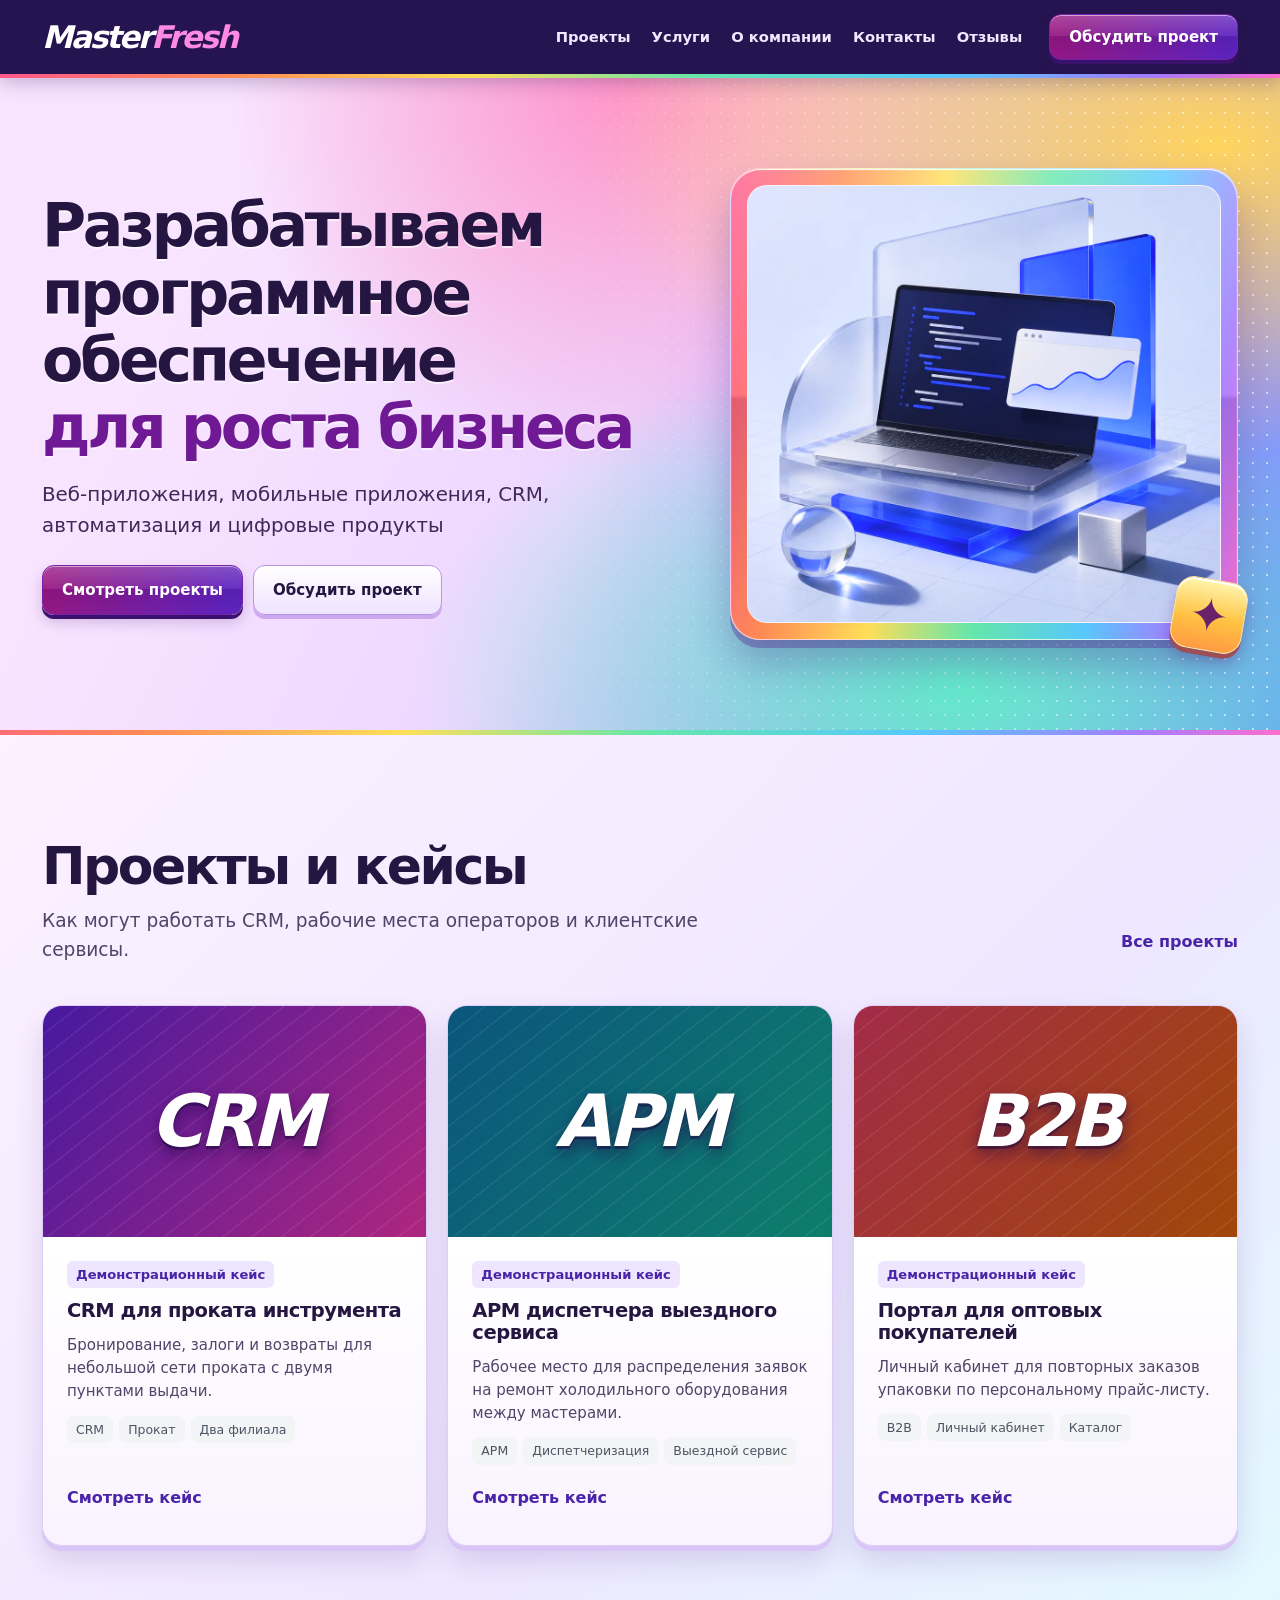
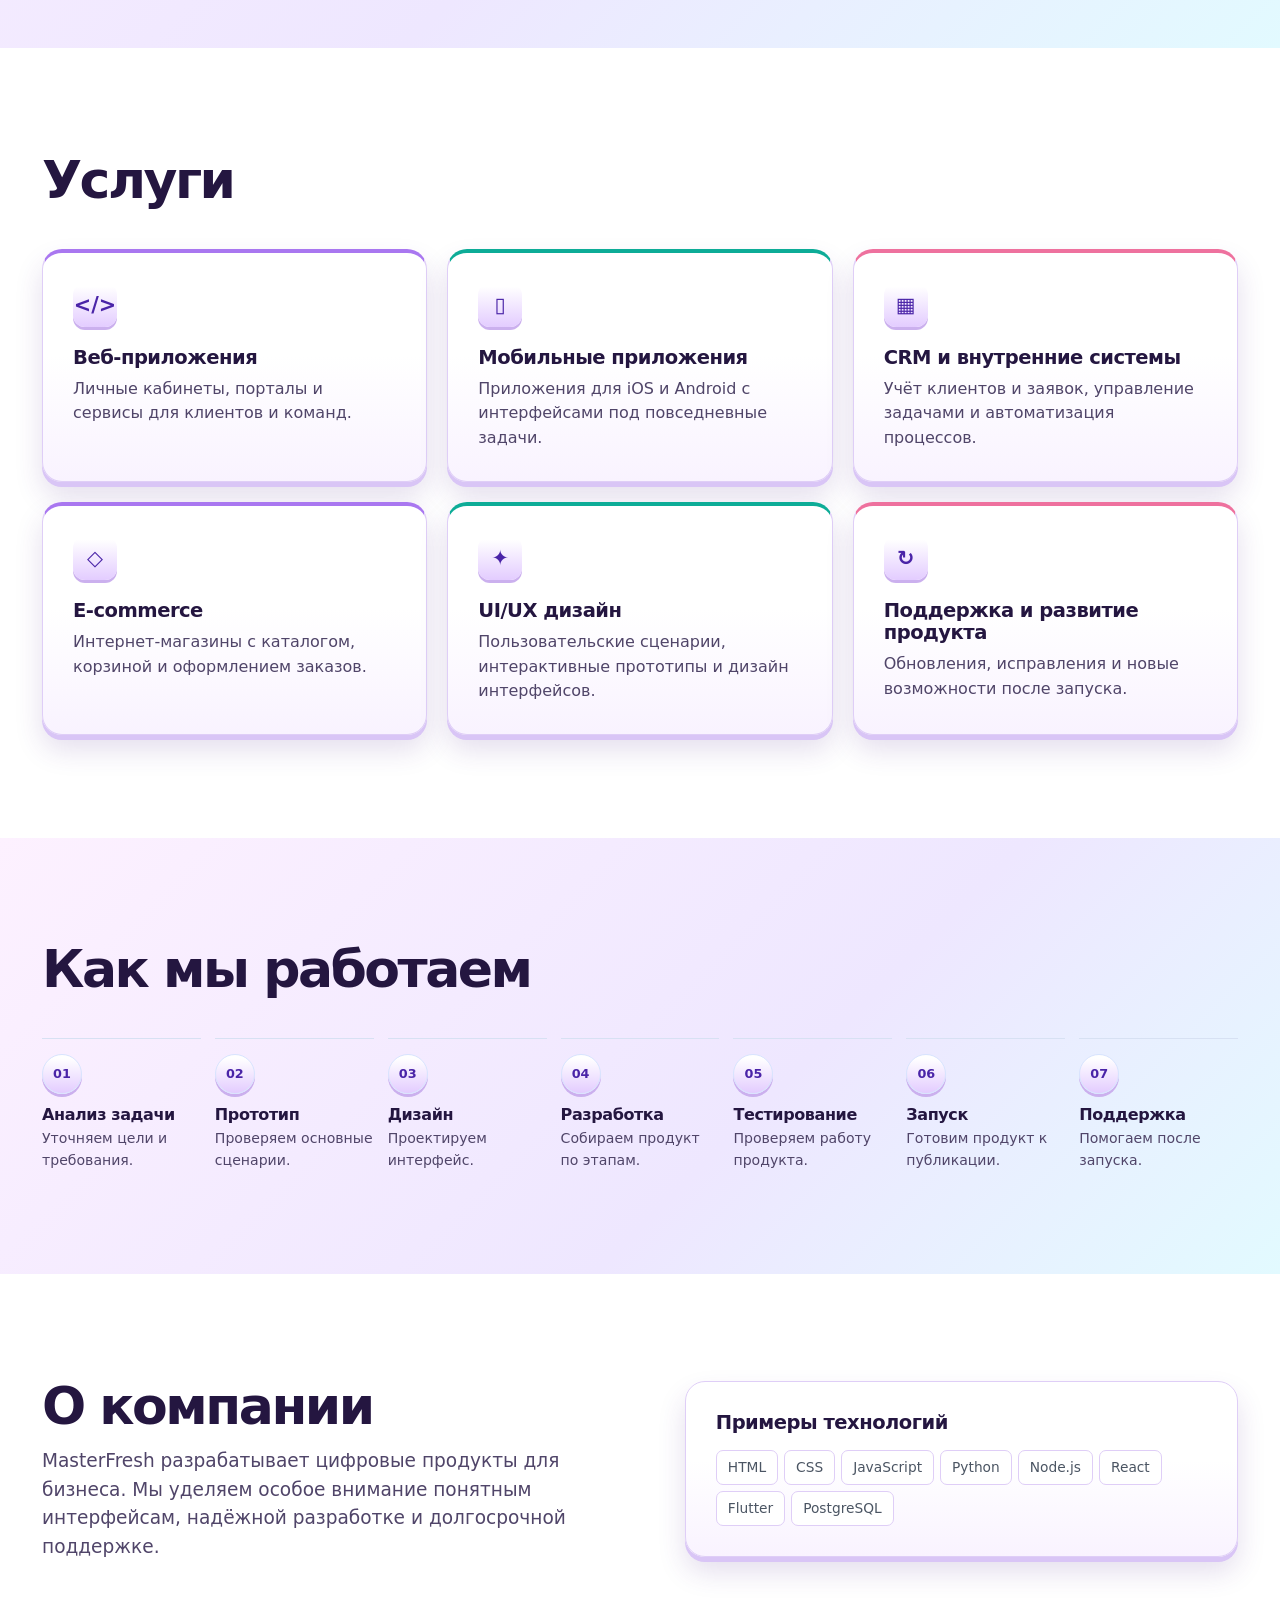
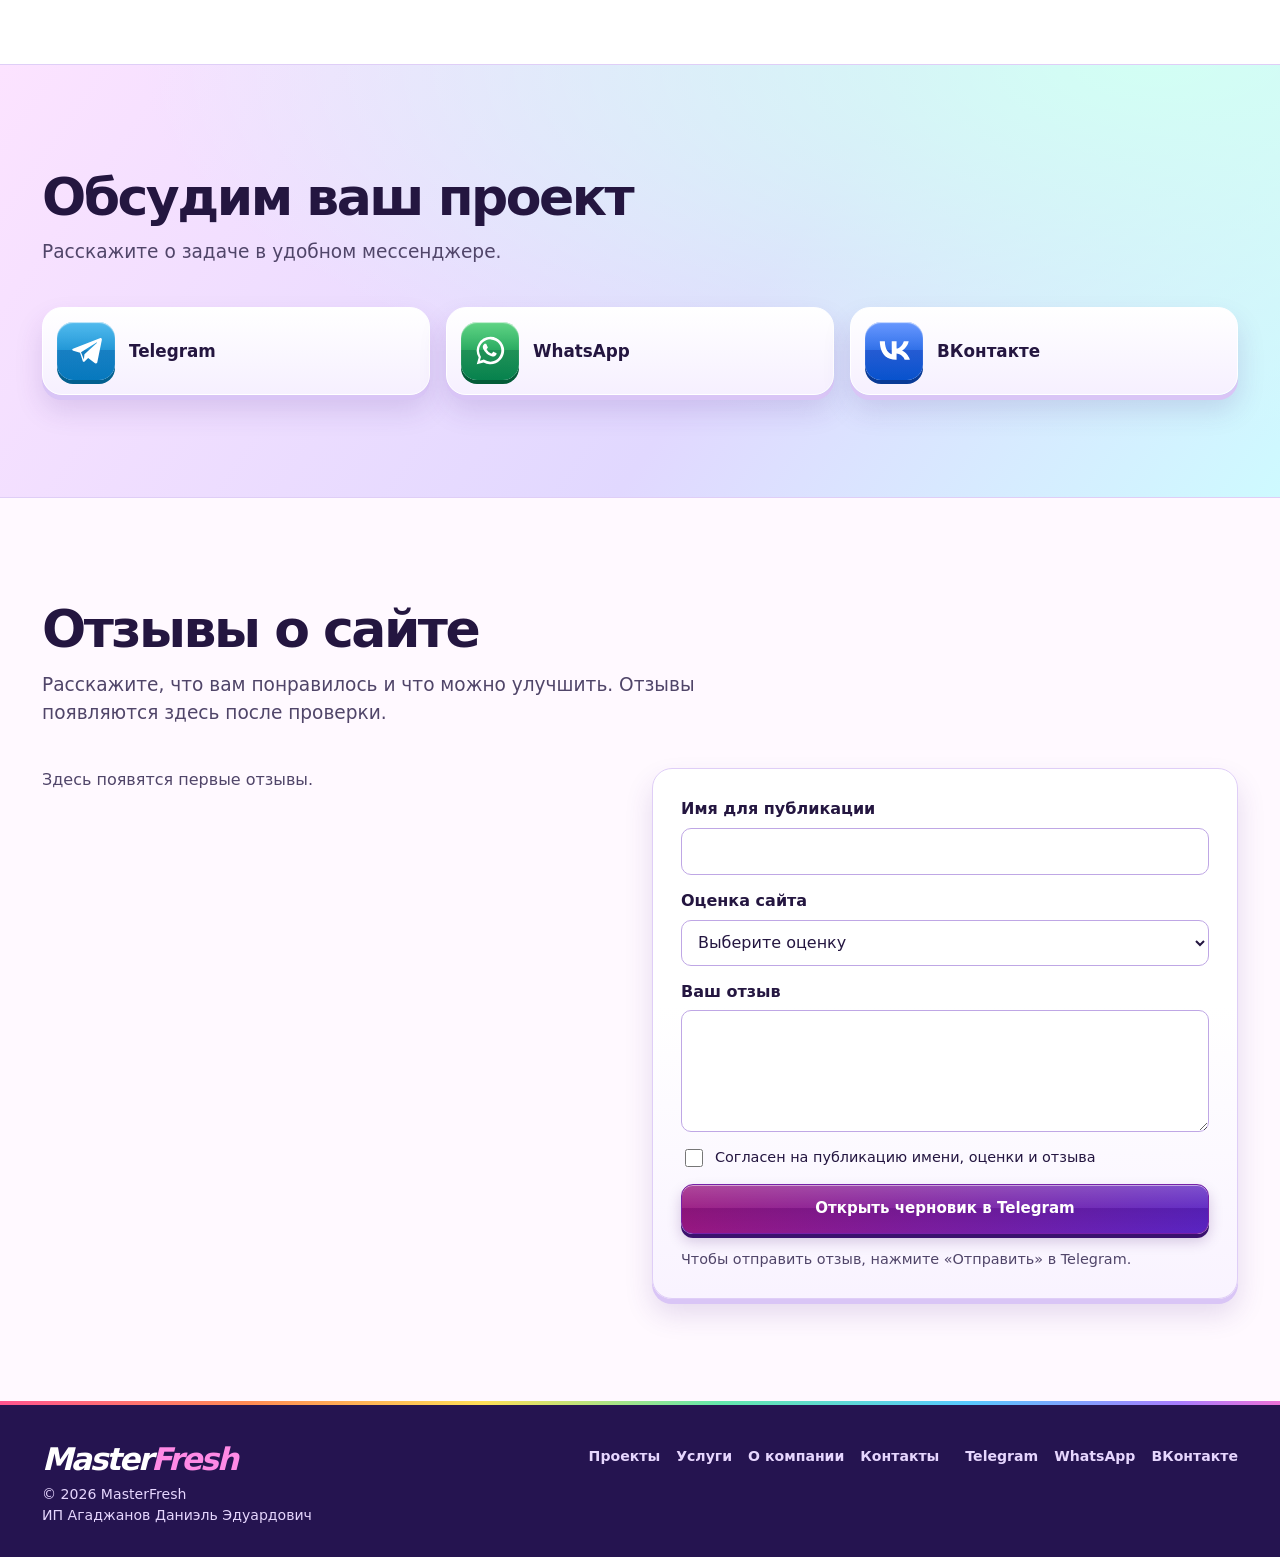
==== commit ca91cb21: "Rename site to MasterFresh" ====
--- a/index.html
+++ b/index.html
@@ -3,9 +3,9 @@
 <head>
   <meta charset="utf-8">
   <meta name="viewport" content="width=device-width, initial-scale=1.0">
-  <meta name="description" content="GoWeb разрабатывает веб-приложения, мобильные приложения, CRM и цифровые продукты для бизнеса.">
+  <meta name="description" content="MasterFresh разрабатывает веб-приложения, мобильные приложения, CRM и цифровые продукты для бизнеса.">
   <meta name="theme-color" content="#251450">
-  <title>GoWeb — разработка программного обеспечения</title>
+  <title>MasterFresh — разработка программного обеспечения</title>
   <link rel="stylesheet" href="css/style.css">
   <script src="js/projects.js" defer></script>
   <script src="js/main.js" defer></script>
@@ -15,7 +15,7 @@
   <a class="skip-link" href="#main">К содержанию</a>
   <header class="site-header">
     <div class="container header-inner">
-      <a class="wordmark" href="index.html" aria-label="GoWeb — главная">Go<span>Web</span></a>
+      <a class="wordmark" href="index.html" aria-label="MasterFresh — главная">Master<span>Fresh</span></a>
       <button class="menu-toggle" type="button" aria-expanded="false" aria-controls="main-nav" aria-label="Открыть меню" hidden><span></span><span></span><span></span></button>
       <nav class="site-nav" id="main-nav" aria-label="Основная навигация">
         <a href="projects.html">Проекты</a>
@@ -87,7 +87,7 @@
       <div class="container about-grid">
         <div class="section-heading">
           <h2 id="about-title">О компании</h2>
-          <p>GoWeb разрабатывает цифровые продукты для бизнеса. Мы уделяем особое внимание понятным интерфейсам, надёжной разработке и долгосрочной поддержке.</p>
+          <p>MasterFresh разрабатывает цифровые продукты для бизнеса. Мы уделяем особое внимание понятным интерфейсам, надёжной разработке и долгосрочной поддержке.</p>
         </div>
         <div class="technology-panel">
           <h3>Примеры технологий</h3>
@@ -136,9 +136,9 @@
 
   <footer class="site-footer">
     <div class="container footer-inner">
-      <div><a class="wordmark" href="index.html" aria-label="GoWeb — главная">Go<span>Web</span></a><p>© 2026 GoWeb<br>ИП Агаджанов Даниэль Эдуардович</p></div>
+      <div><a class="wordmark" href="index.html" aria-label="MasterFresh — главная">Master<span>Fresh</span></a><p>© 2026 MasterFresh<br>ИП Агаджанов Даниэль Эдуардович</p></div>
       <nav aria-label="Навигация в подвале"><a href="projects.html">Проекты</a><a href="#services">Услуги</a><a href="#about">О компании</a><a href="#contacts">Контакты</a></nav>
-      <nav aria-label="Связаться с GoWeb"><a href="https://t.me/wor_t_h">Telegram</a><a href="https://wa.me/qr/KIA7K7KHB7VPG1">WhatsApp</a><a href="https://vk.ru/wort_h">ВКонтакте</a></nav>
+      <nav aria-label="Связаться с MasterFresh"><a href="https://t.me/wor_t_h">Telegram</a><a href="https://wa.me/qr/KIA7K7KHB7VPG1">WhatsApp</a><a href="https://vk.ru/wort_h">ВКонтакте</a></nav>
     </div>
   </footer>
 </body>
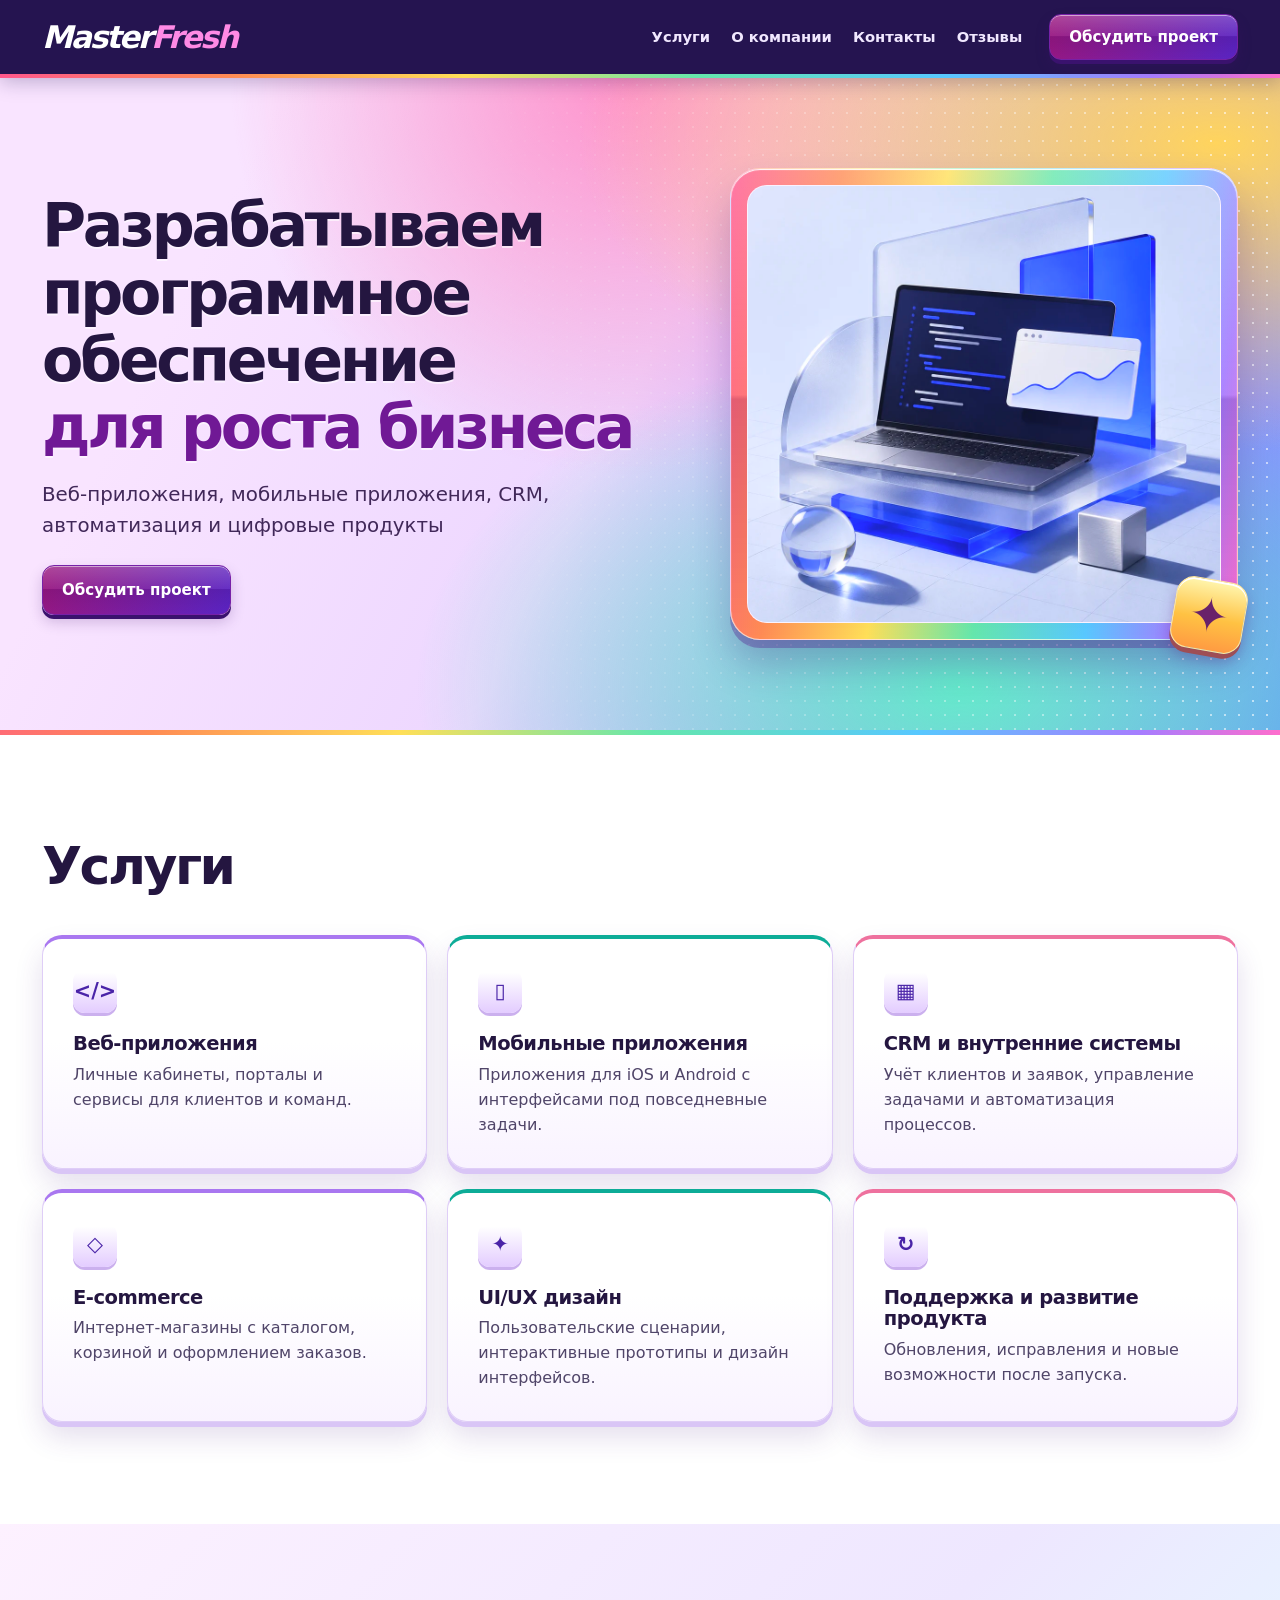
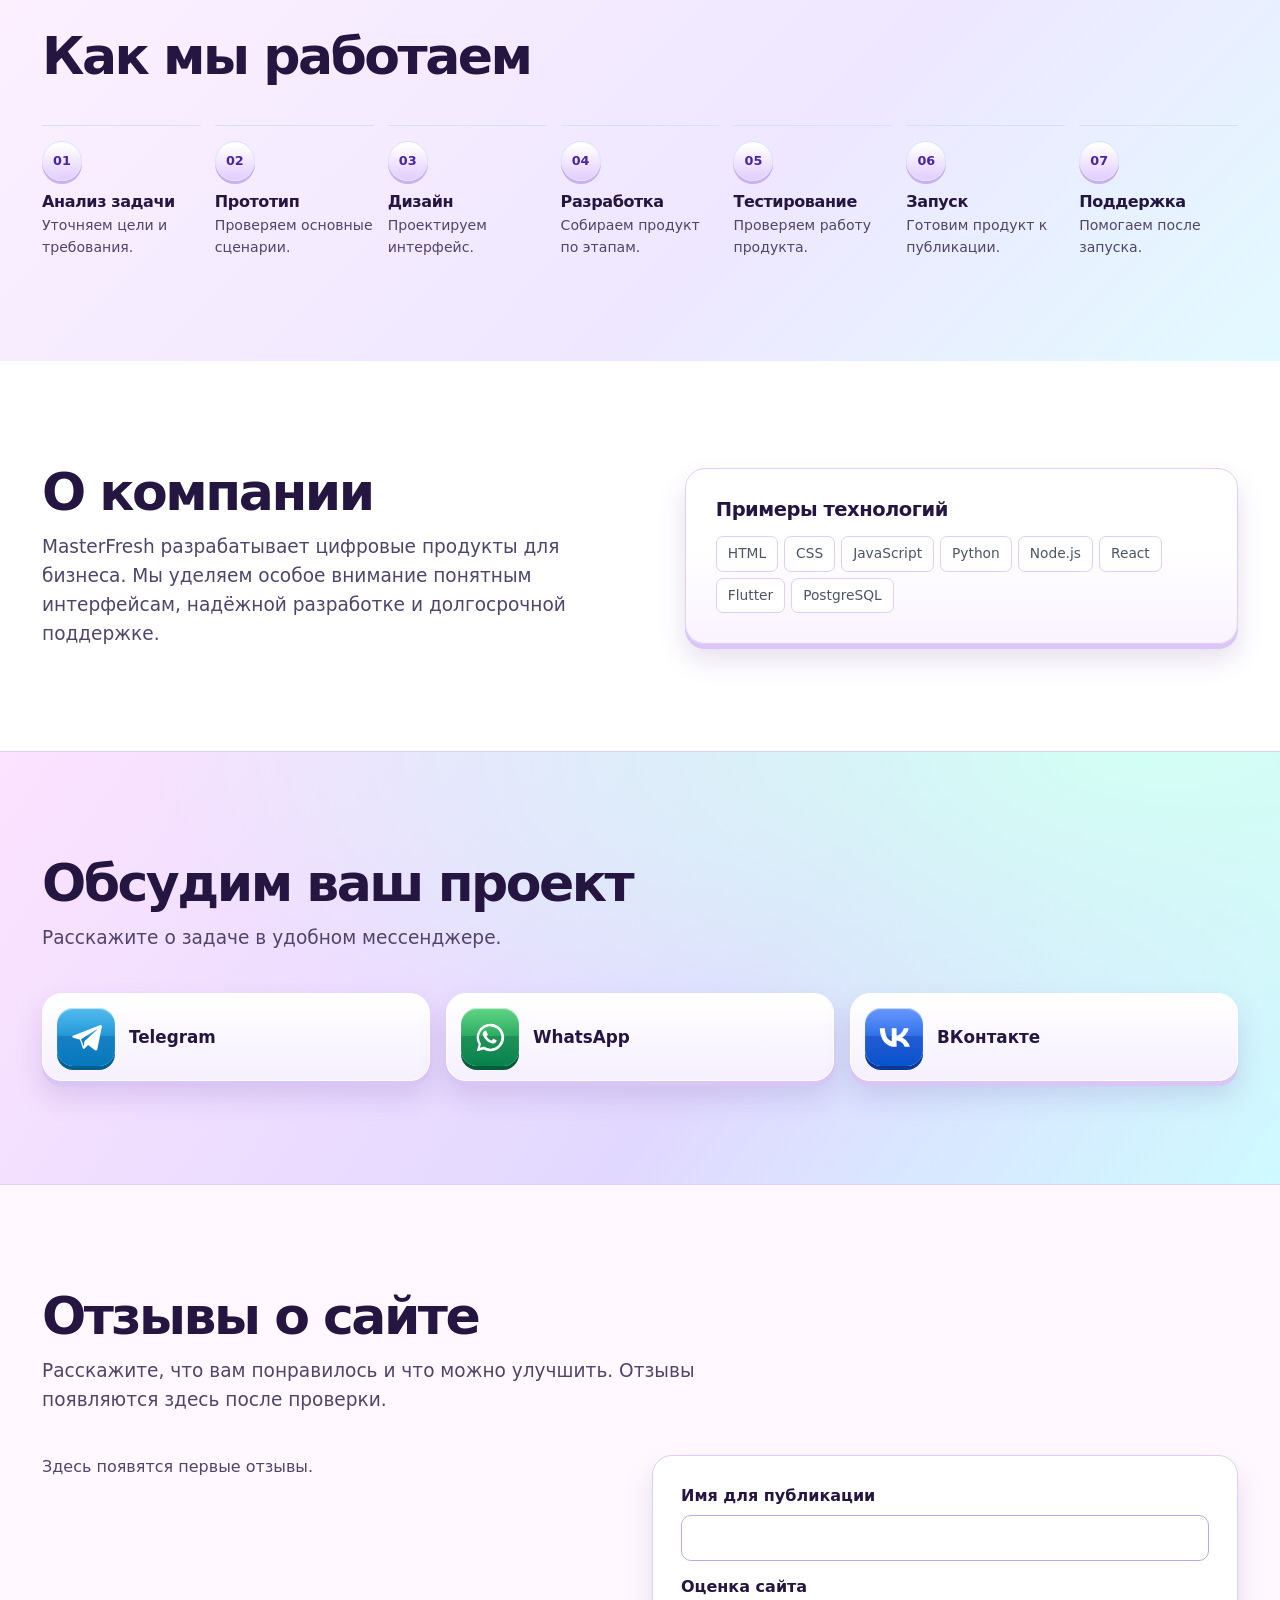
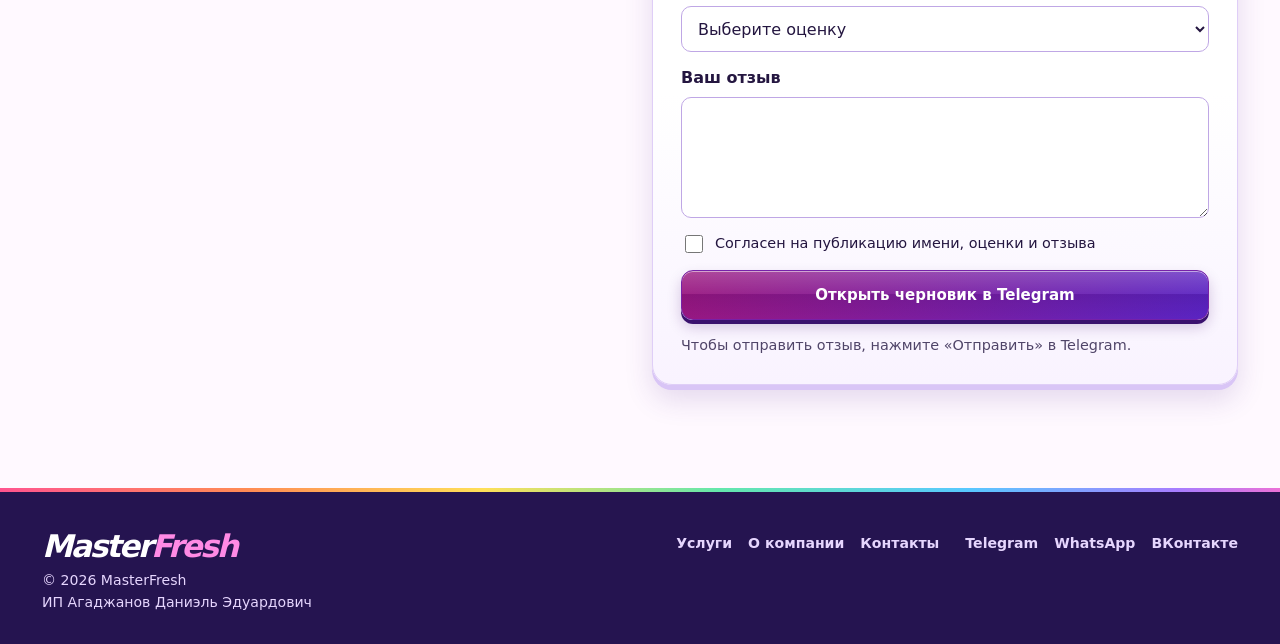
==== commit dbd58a1c: "Remove fictional portfolio projects" ====
--- a/index.html
+++ b/index.html
@@ -18,7 +18,7 @@
       <a class="wordmark" href="index.html" aria-label="MasterFresh — главная">Master<span>Fresh</span></a>
       <button class="menu-toggle" type="button" aria-expanded="false" aria-controls="main-nav" aria-label="Открыть меню" hidden><span></span><span></span><span></span></button>
       <nav class="site-nav" id="main-nav" aria-label="Основная навигация">
-        <a href="projects.html">Проекты</a>
+        <a href="projects.html" data-requires-projects hidden>Проекты</a>
         <a href="#services">Услуги</a>
         <a href="#about">О компании</a>
         <a href="#contacts">Контакты</a>
@@ -35,22 +35,21 @@
           <h1>Разрабатываем программное обеспечение <span>для роста бизнеса</span></h1>
           <p>Веб-приложения, мобильные приложения, CRM, автоматизация и цифровые продукты</p>
           <div class="actions">
-            <a class="button button-primary" href="projects.html">Смотреть проекты</a>
-            <a class="button button-secondary" href="https://t.me/wor_t_h">Обсудить проект</a>
+            <a class="button button-primary" href="https://t.me/wor_t_h">Обсудить проект</a>
+            <a class="button button-secondary" href="projects.html" data-requires-projects hidden>Смотреть проекты</a>
           </div>
         </div>
         <div class="hero-visual"><img class="hero-image" src="images/hero.webp" alt="" width="1024" height="1024" fetchpriority="high"></div>
       </div>
     </section>
 
-    <section class="section section-muted" aria-labelledby="work-title">
+    <section class="section section-muted" aria-labelledby="work-title" data-requires-projects hidden>
       <div class="container">
         <div class="section-heading section-heading-row">
-          <div><h2 id="work-title">Проекты и кейсы</h2><p>Как могут работать CRM, рабочие места операторов и клиентские сервисы.</p></div>
+          <h2 id="work-title">Проекты и кейсы</h2>
           <a class="text-link" href="projects.html">Все проекты</a>
         </div>
         <div class="project-grid" id="featured-projects"></div>
-        <noscript><p>Для просмотра карточек включите JavaScript.</p></noscript>
       </div>
     </section>
 
@@ -137,7 +136,7 @@
   <footer class="site-footer">
     <div class="container footer-inner">
       <div><a class="wordmark" href="index.html" aria-label="MasterFresh — главная">Master<span>Fresh</span></a><p>© 2026 MasterFresh<br>ИП Агаджанов Даниэль Эдуардович</p></div>
-      <nav aria-label="Навигация в подвале"><a href="projects.html">Проекты</a><a href="#services">Услуги</a><a href="#about">О компании</a><a href="#contacts">Контакты</a></nav>
+      <nav aria-label="Навигация в подвале"><a href="projects.html" data-requires-projects hidden>Проекты</a><a href="#services">Услуги</a><a href="#about">О компании</a><a href="#contacts">Контакты</a></nav>
       <nav aria-label="Связаться с MasterFresh"><a href="https://t.me/wor_t_h">Telegram</a><a href="https://wa.me/qr/KIA7K7KHB7VPG1">WhatsApp</a><a href="https://vk.ru/wort_h">ВКонтакте</a></nav>
     </div>
   </footer>
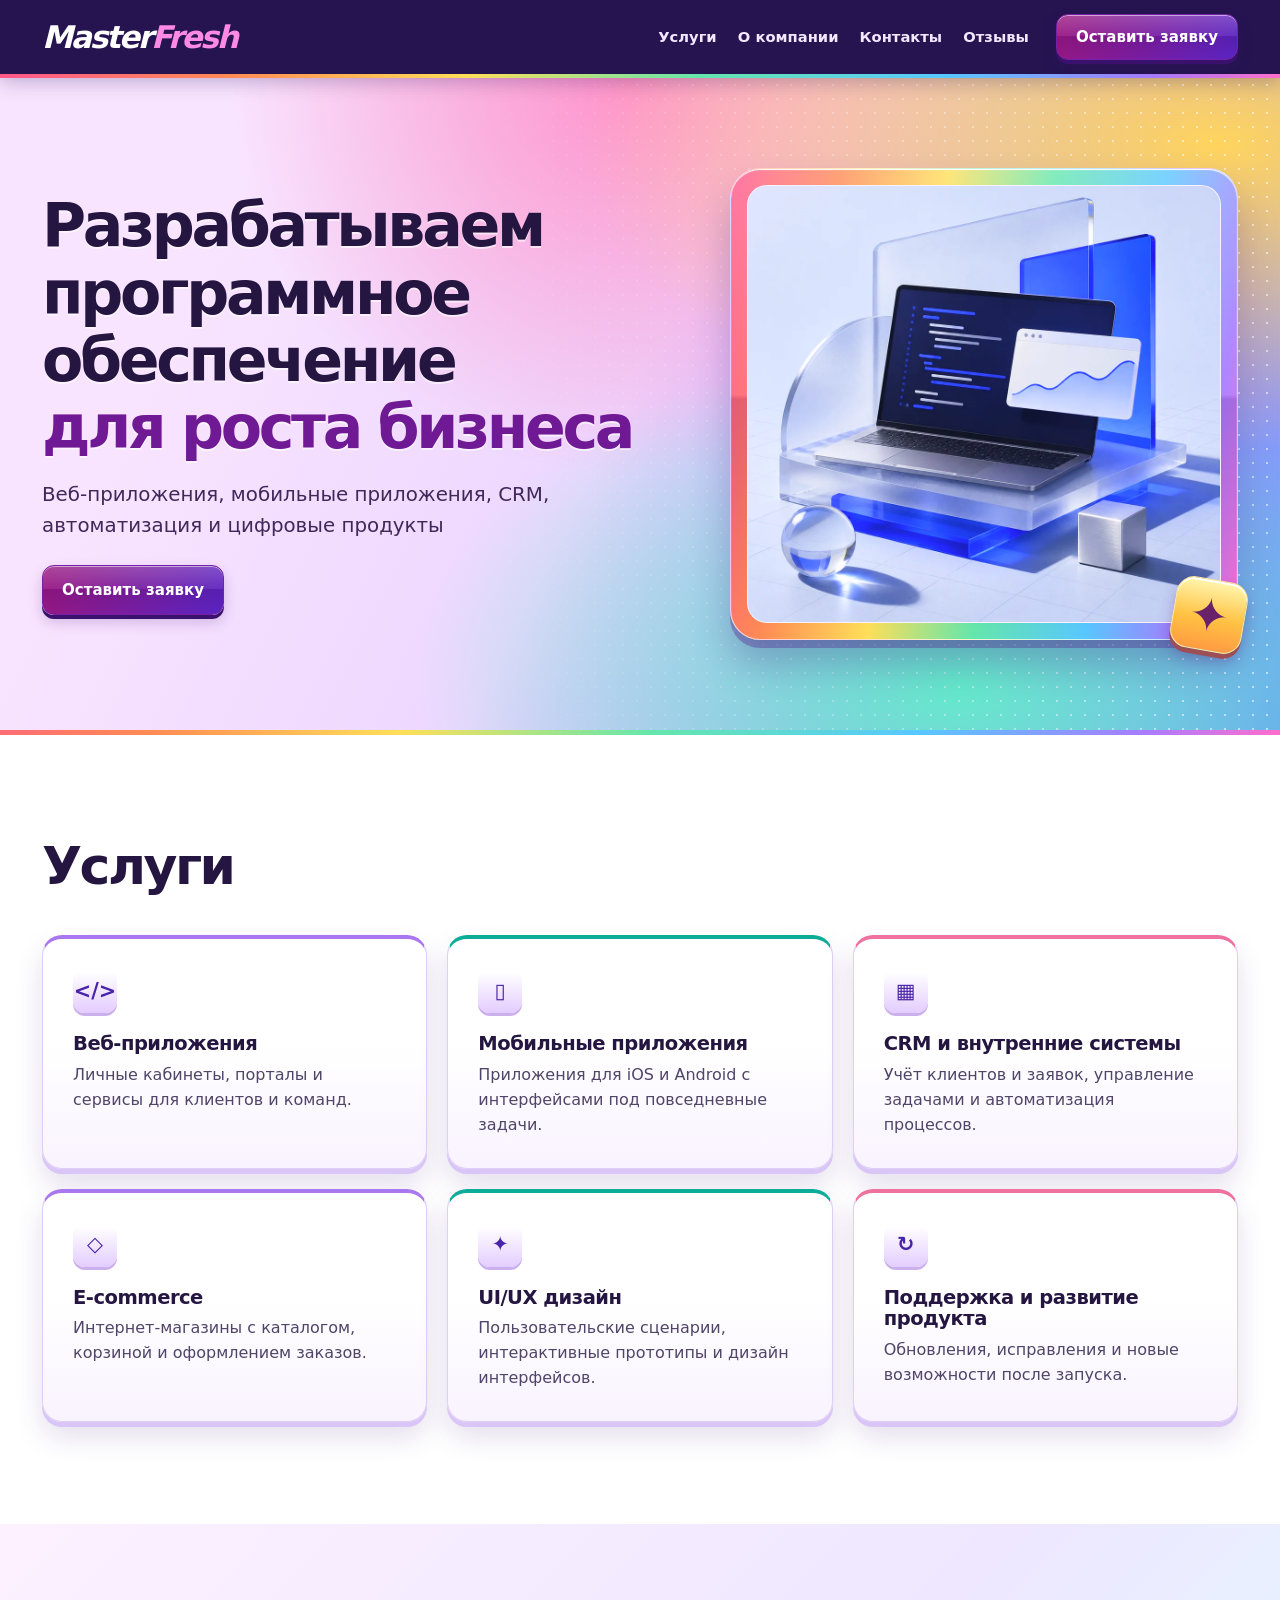
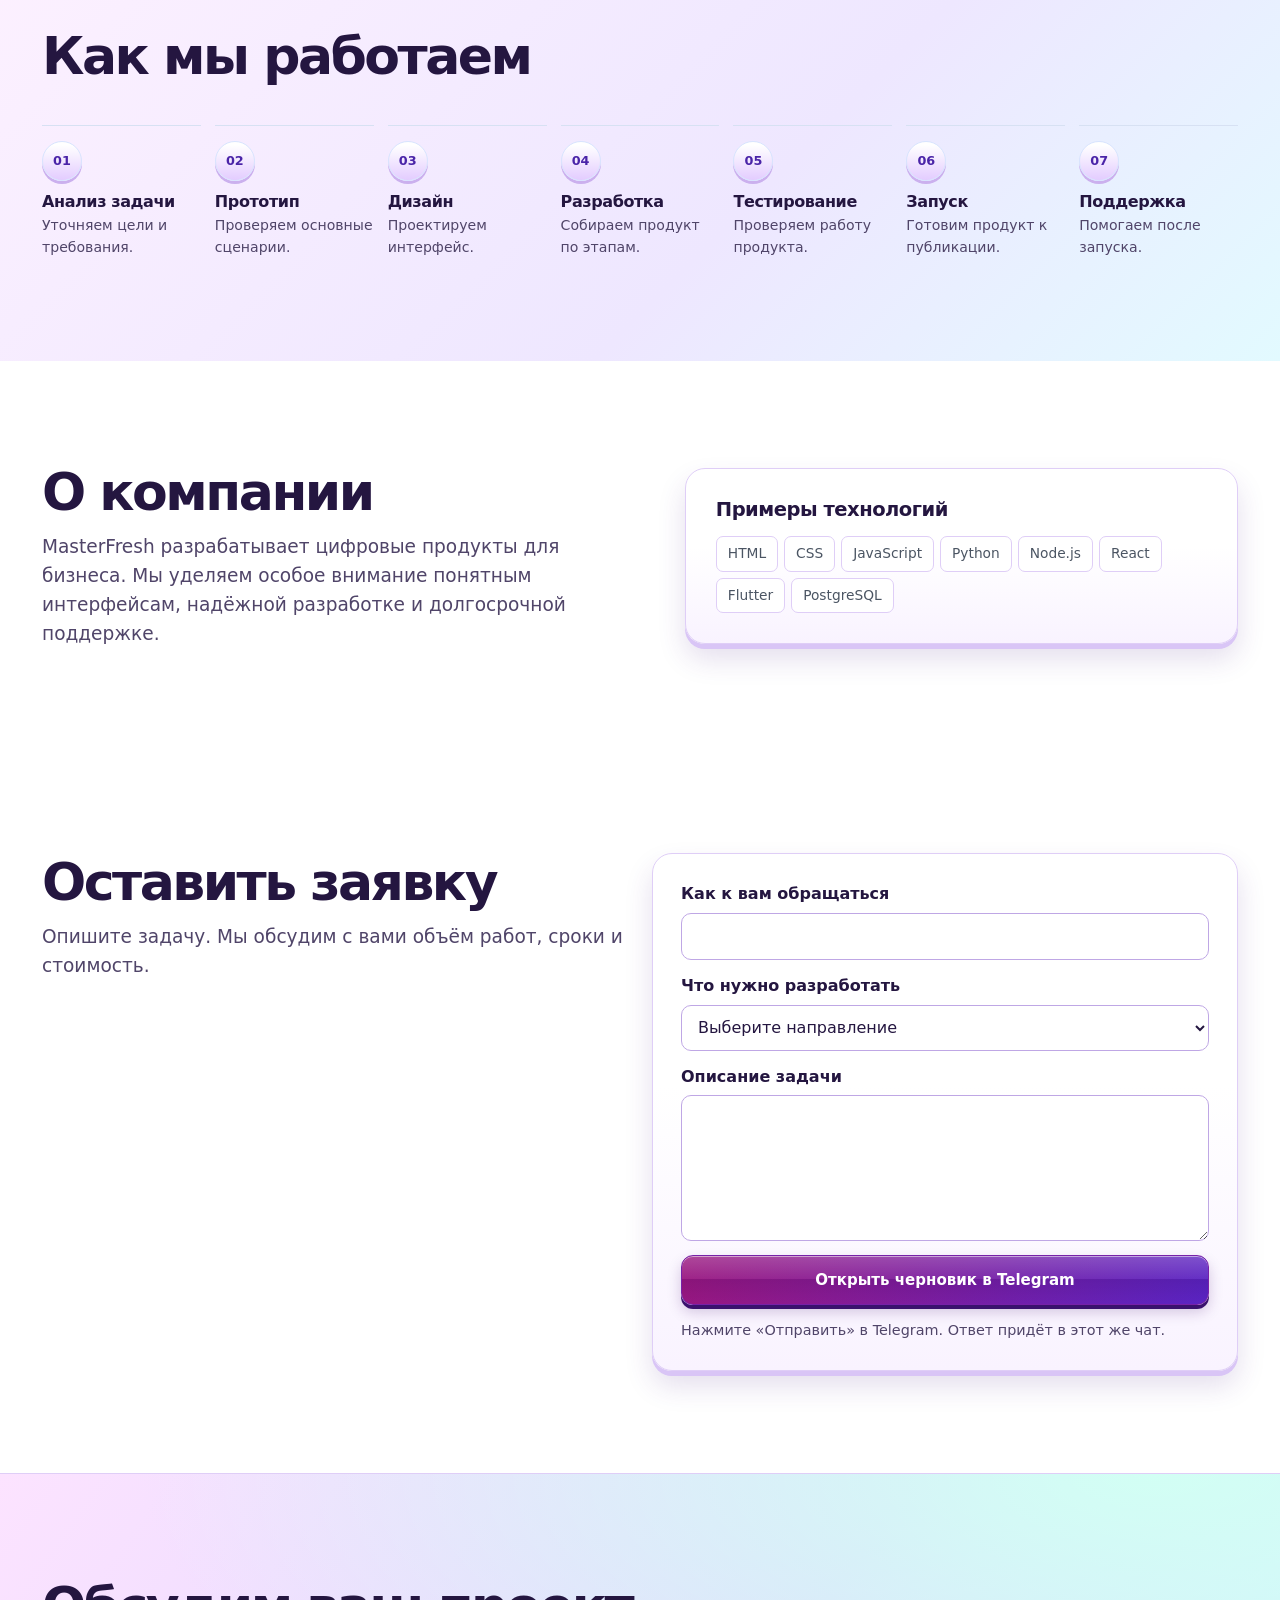
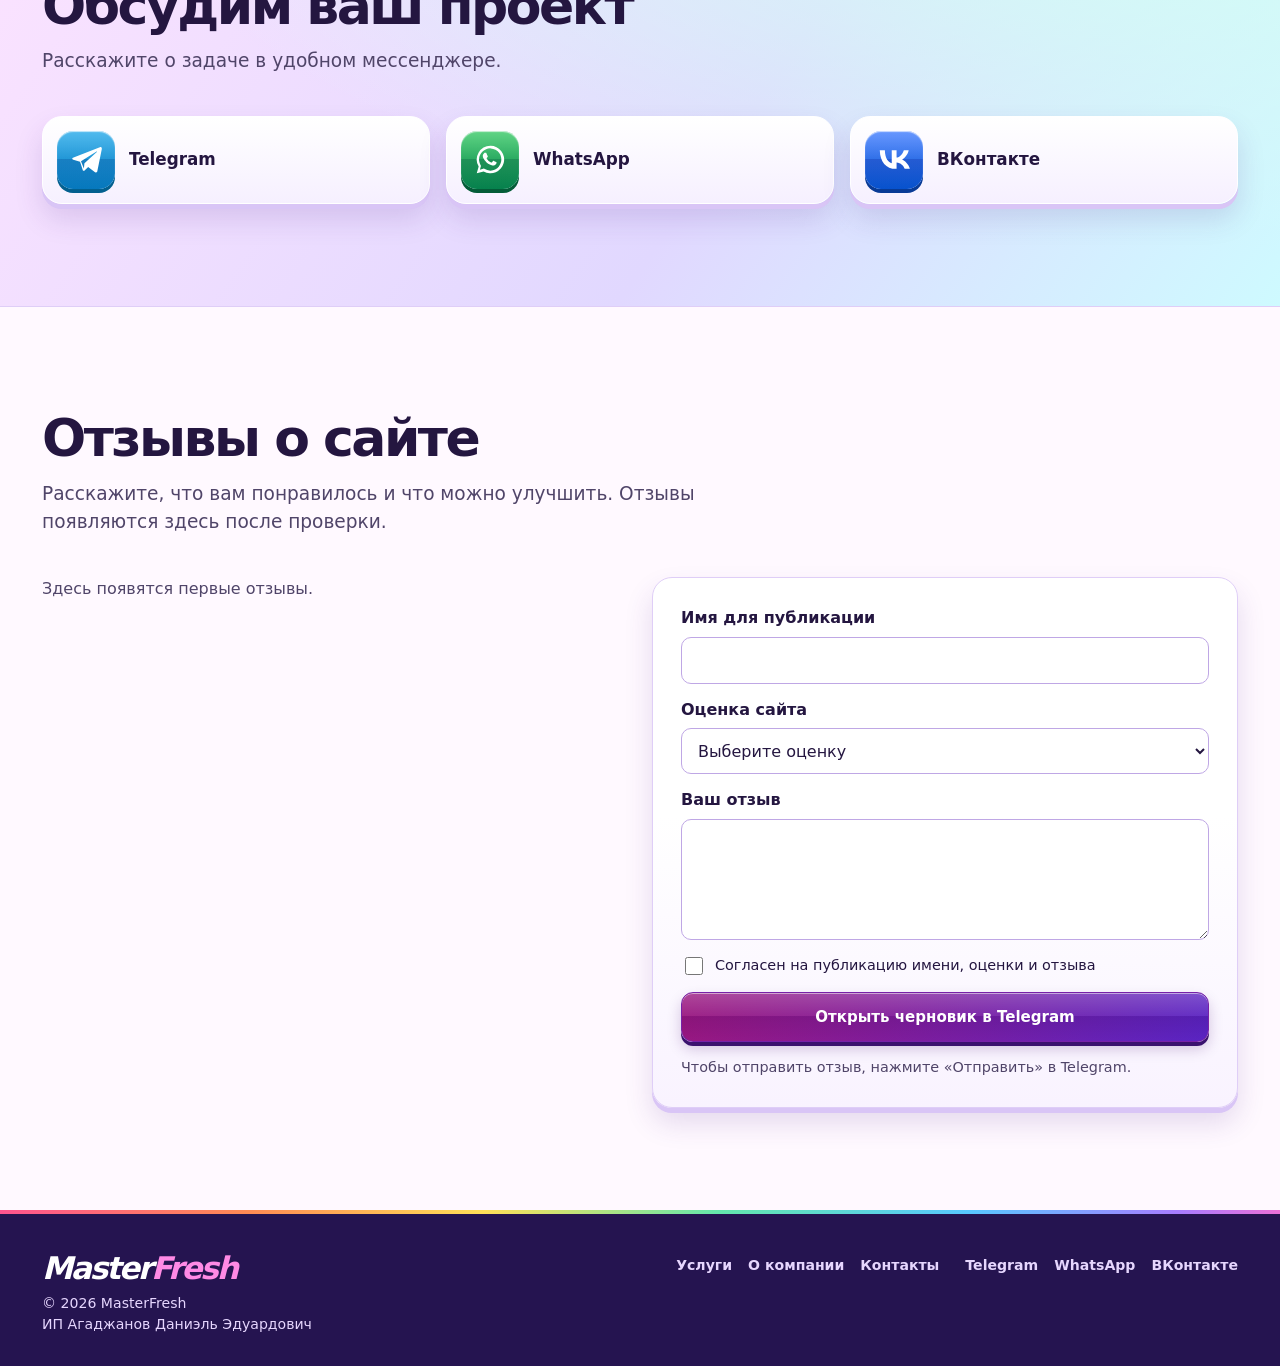
==== commit 3aabacff: "Add project inquiry form" ====
--- a/index.html
+++ b/index.html
@@ -10,6 +10,7 @@
   <script src="js/projects.js" defer></script>
   <script src="js/main.js" defer></script>
   <script src="js/reviews.js" defer></script>
+  <script src="js/requests.js" defer></script>
 </head>
 <body>
   <a class="skip-link" href="#main">К содержанию</a>
@@ -23,7 +24,7 @@
         <a href="#about">О компании</a>
         <a href="#contacts">Контакты</a>
         <a href="#reviews">Отзывы</a>
-        <a class="button button-primary header-cta" href="https://t.me/wor_t_h">Обсудить проект</a>
+        <a class="button button-primary header-cta" href="#request">Оставить заявку</a>
       </nav>
     </div>
   </header>
@@ -35,7 +36,7 @@
           <h1>Разрабатываем программное обеспечение <span>для роста бизнеса</span></h1>
           <p>Веб-приложения, мобильные приложения, CRM, автоматизация и цифровые продукты</p>
           <div class="actions">
-            <a class="button button-primary" href="https://t.me/wor_t_h">Обсудить проект</a>
+            <a class="button button-primary" href="#request">Оставить заявку</a>
             <a class="button button-secondary" href="projects.html" data-requires-projects hidden>Смотреть проекты</a>
           </div>
         </div>
@@ -95,6 +96,40 @@
       </div>
     </section>
 
+    <section class="section request-section" id="request" aria-labelledby="request-title">
+      <div class="container request-grid">
+        <div class="section-heading">
+          <h2 id="request-title">Оставить заявку</h2>
+          <p>Опишите задачу. Мы обсудим с вами объём работ, сроки и стоимость.</p>
+        </div>
+        <form class="request-form" id="request-form" aria-describedby="request-help" hidden>
+          <div class="form-field">
+            <label for="request-name">Как к вам обращаться</label>
+            <input id="request-name" name="name" autocomplete="name" maxlength="60" required>
+          </div>
+          <div class="form-field">
+            <label for="request-service">Что нужно разработать</label>
+            <select id="request-service" name="service" required>
+              <option value="">Выберите направление</option>
+              <option>Сайт или веб-приложение</option>
+              <option>Мобильное приложение</option>
+              <option>CRM или личный кабинет</option>
+              <option>Автоматизация или интеграция</option>
+              <option>Другое</option>
+            </select>
+          </div>
+          <div class="form-field">
+            <label for="request-description">Описание задачи</label>
+            <textarea id="request-description" name="description" rows="5" minlength="10" maxlength="600" required></textarea>
+          </div>
+          <button class="button button-primary" type="submit">Открыть черновик в Telegram</button>
+          <p class="form-help" id="request-help">Нажмите «Отправить» в Telegram. Ответ придёт в этот же чат.</p>
+          <p class="form-help" id="request-status" role="status"></p>
+        </form>
+        <noscript><p><a href="https://t.me/wor_t_h">Написать о проекте в Telegram</a></p></noscript>
+      </div>
+    </section>
+
     <section class="section contact-section" id="contacts" aria-labelledby="contact-title">
       <div class="container">
         <div class="section-heading"><h2 id="contact-title">Обсудим ваш проект</h2><p>Расскажите о задаче в удобном мессенджере.</p></div>
--- a/css/style.css
+++ b/css/style.css
@@ -309,7 +309,7 @@
 
 .section-muted { background: linear-gradient(135deg, #fdf1ff, #eee7ff 60%, #e2faff); }
 .section-heading h2, .page-heading h1 { font-weight: 850; }
-.project-card, .service-card, .technology-panel, .case-grid > section, .review-form, .review-card {
+.project-card, .service-card, .technology-panel, .case-grid > section, .request-form, .review-form, .review-card {
   background: linear-gradient(#fff 45%, #f9f3ff);
   box-shadow: var(--shadow);
 }
@@ -393,8 +393,8 @@
 .social-vk { --social-light: #417dff; --social-dark: #0752cd; --social-base: #093b96; }
 
 .reviews-section { background: #fff9ff; }
-.review-grid { display: grid; gap: 24px; }
-.review-form, .review-card {
+.request-grid, .review-grid { display: grid; gap: 24px; }
+.request-form, .review-form, .review-card {
   display: grid;
   gap: 14px;
   padding: clamp(16px, 4vw, 28px);
@@ -421,7 +421,7 @@
 .review-consent { display: flex; gap: 9px; align-items: start; font-size: .9rem; }
 .review-consent input { accent-color: var(--blue); width: 18px; height: 18px; flex-shrink: 0; }
 .form-help { font-size: .9rem; }
-#review-status:empty { display: none; }
+#request-status:empty, #review-status:empty { display: none; }
 .site-footer {
   background: #251450;
   color: #fff;
@@ -435,7 +435,7 @@
   .site-header .site-nav.is-collapsible { background: #251450; border-color: #694a99; }
 }
 @media (min-width: 760px) {
-  .review-grid { grid-template-columns: 1fr minmax(340px, 1fr); align-items: start; }
+  .request-grid, .review-grid { grid-template-columns: 1fr minmax(340px, 1fr); align-items: start; }
 }
 @media (min-width: 900px) {
   .site-nav { gap: clamp(12px, 1.65vw, 26px); }
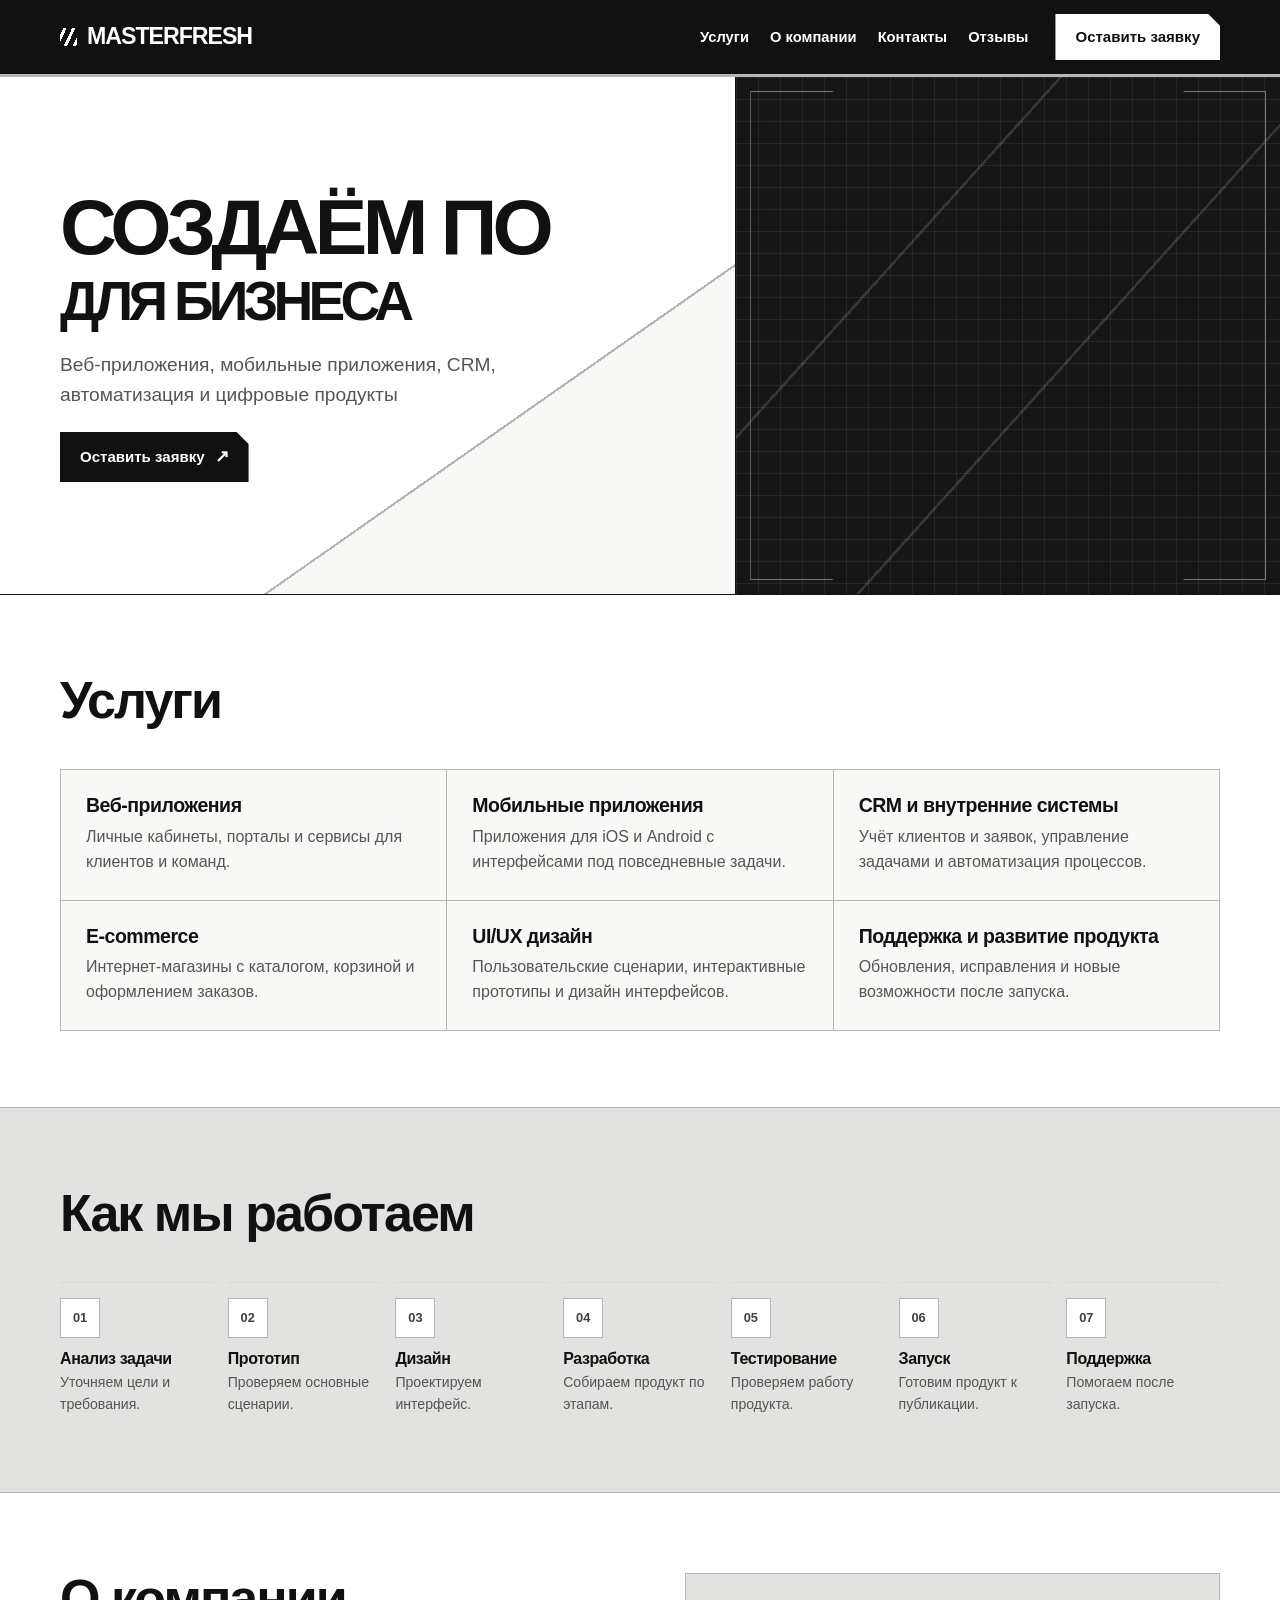
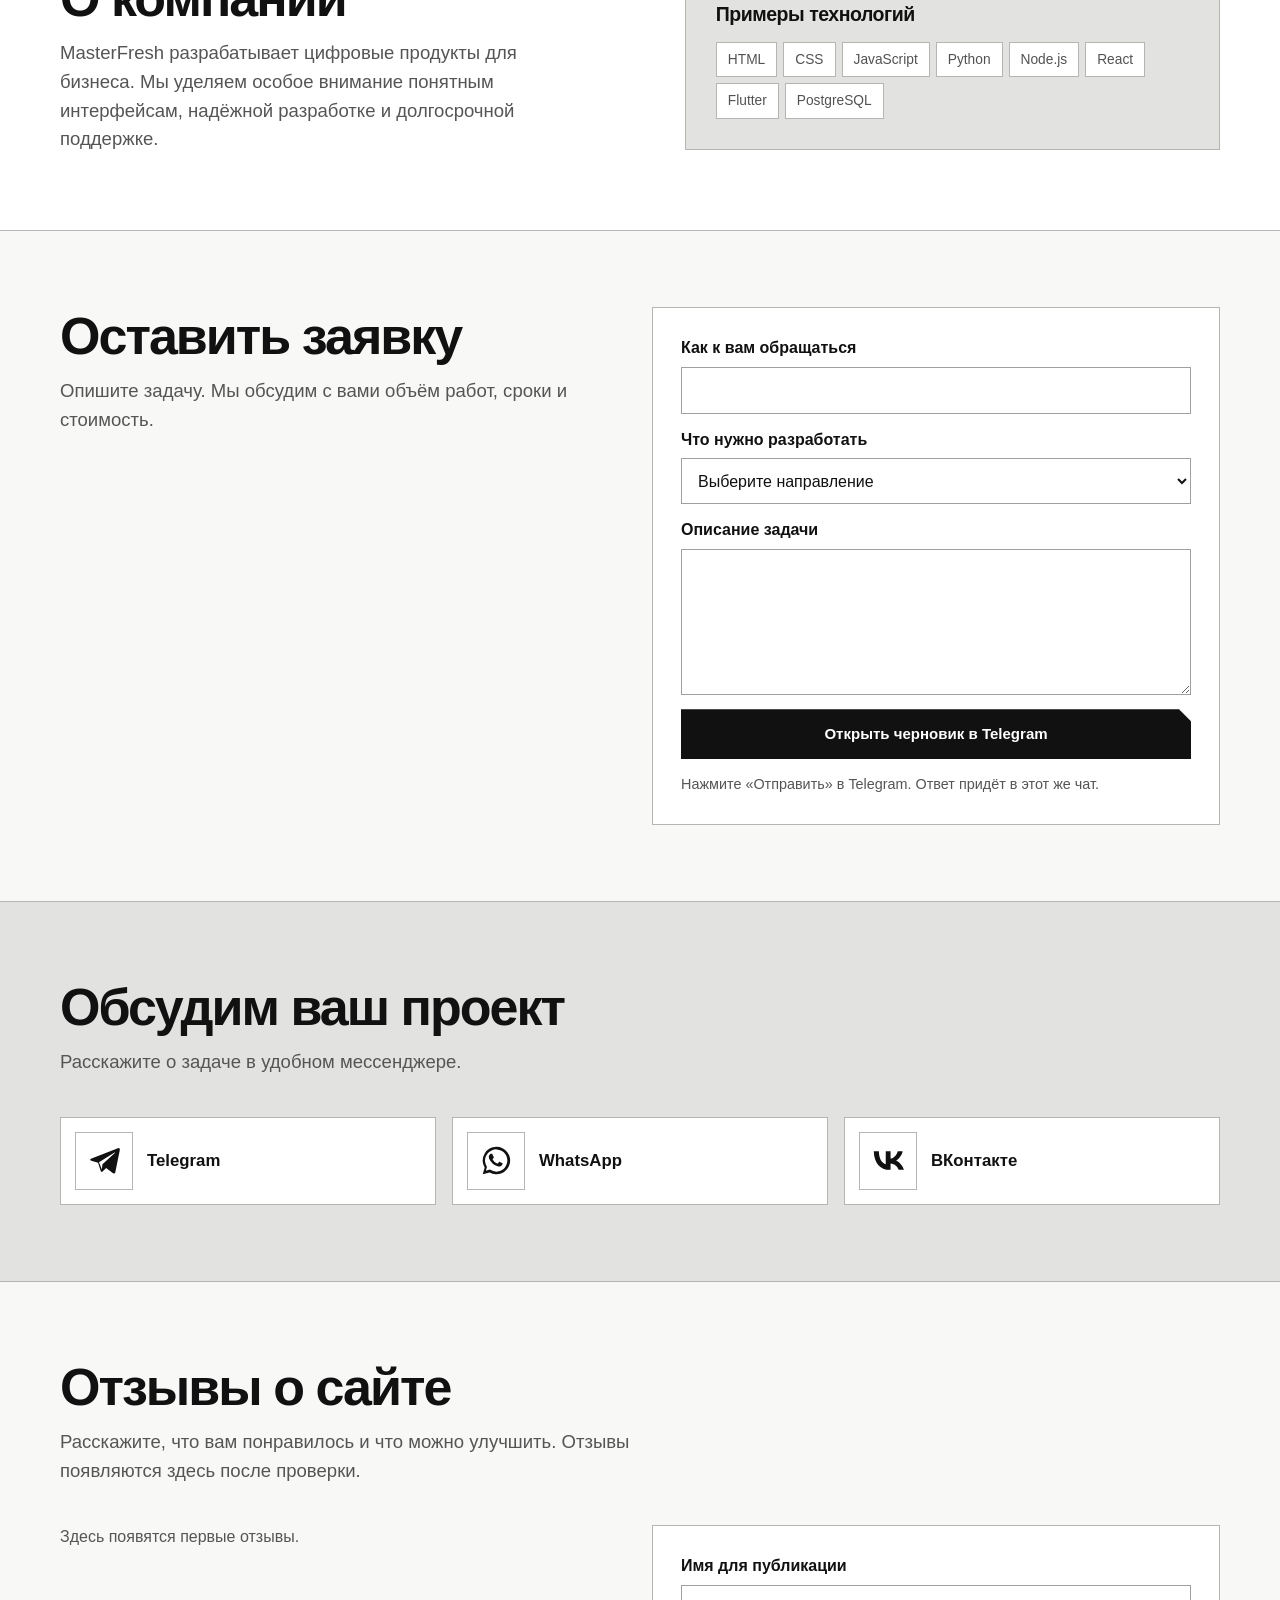
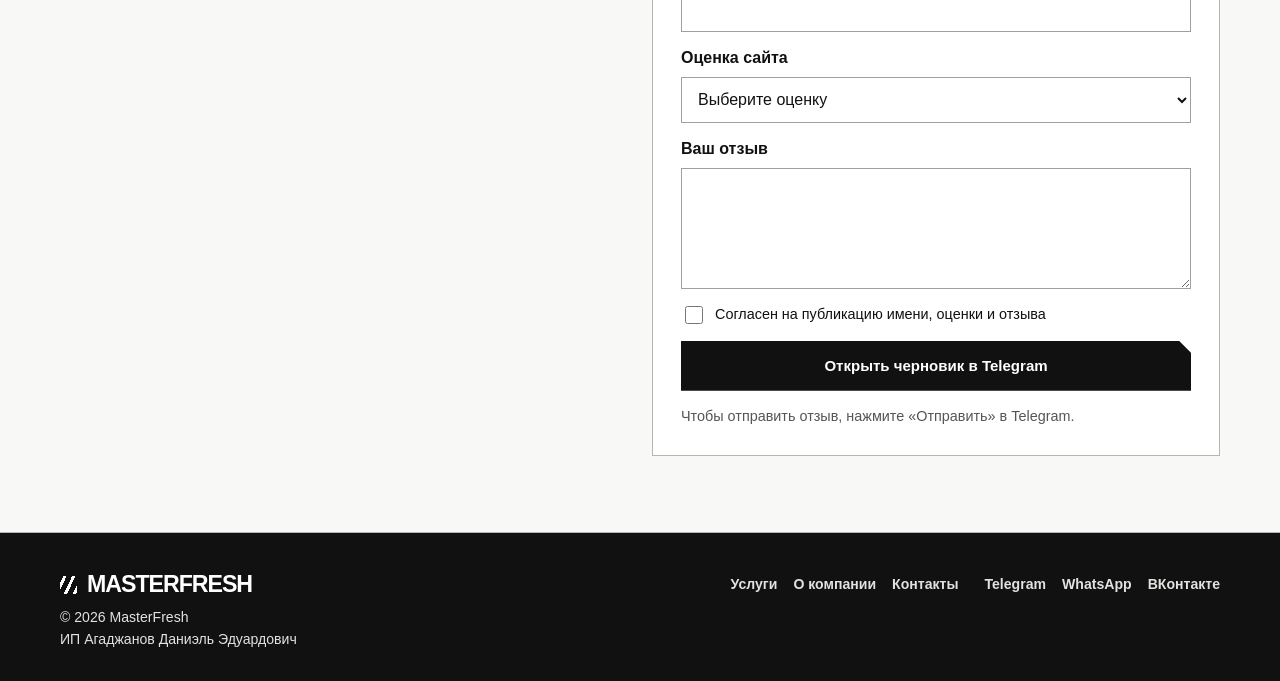
==== commit 2de33ec8: "Redesign MasterFresh in monochrome mecha style" ====
--- a/index.html
+++ b/index.html
@@ -4,7 +4,7 @@
   <meta charset="utf-8">
   <meta name="viewport" content="width=device-width, initial-scale=1.0">
   <meta name="description" content="MasterFresh разрабатывает веб-приложения, мобильные приложения, CRM и цифровые продукты для бизнеса.">
-  <meta name="theme-color" content="#251450">
+  <meta name="theme-color" content="#111111">
   <title>MasterFresh — разработка программного обеспечения</title>
   <link rel="stylesheet" href="css/style.css">
   <script src="js/projects.js" defer></script>
@@ -31,16 +31,16 @@
 
   <main id="main">
     <section class="hero">
-      <div class="container hero-grid">
+      <div class="hero-grid">
         <div class="hero-content">
-          <h1>Разрабатываем программное обеспечение <span>для роста бизнеса</span></h1>
+          <h1>Создаём ПО <span>для бизнеса</span></h1>
           <p>Веб-приложения, мобильные приложения, CRM, автоматизация и цифровые продукты</p>
           <div class="actions">
-            <a class="button button-primary" href="#request">Оставить заявку</a>
+            <a class="button button-primary" href="#request">Оставить заявку <span aria-hidden="true">↗</span></a>
             <a class="button button-secondary" href="projects.html" data-requires-projects hidden>Смотреть проекты</a>
           </div>
         </div>
-        <div class="hero-visual"><img class="hero-image" src="images/hero.webp" alt="" width="1024" height="1024" fetchpriority="high"></div>
+        <div class="hero-grid-panel" aria-hidden="true"></div>
       </div>
     </section>
 
@@ -58,12 +58,12 @@
       <div class="container">
         <div class="section-heading"><h2 id="services-title">Услуги</h2></div>
         <div class="service-grid">
-          <article class="service-card"><span class="service-icon" aria-hidden="true">&lt;/&gt;</span><h3>Веб-приложения</h3><p>Личные кабинеты, порталы и сервисы для клиентов и команд.</p></article>
-          <article class="service-card"><span class="service-icon" aria-hidden="true">▯</span><h3>Мобильные приложения</h3><p>Приложения для iOS и Android с интерфейсами под повседневные задачи.</p></article>
-          <article class="service-card"><span class="service-icon" aria-hidden="true">▦</span><h3>CRM и внутренние системы</h3><p>Учёт клиентов и заявок, управление задачами и автоматизация процессов.</p></article>
-          <article class="service-card"><span class="service-icon" aria-hidden="true">◇</span><h3>E-commerce</h3><p>Интернет-магазины с каталогом, корзиной и оформлением заказов.</p></article>
-          <article class="service-card"><span class="service-icon" aria-hidden="true">✦</span><h3>UI/UX дизайн</h3><p>Пользовательские сценарии, интерактивные прототипы и дизайн интерфейсов.</p></article>
-          <article class="service-card"><span class="service-icon" aria-hidden="true">↻</span><h3>Поддержка и развитие продукта</h3><p>Обновления, исправления и новые возможности после запуска.</p></article>
+          <article class="service-card"><h3>Веб-приложения</h3><p>Личные кабинеты, порталы и сервисы для клиентов и команд.</p></article>
+          <article class="service-card"><h3>Мобильные приложения</h3><p>Приложения для iOS и Android с интерфейсами под повседневные задачи.</p></article>
+          <article class="service-card"><h3>CRM и внутренние системы</h3><p>Учёт клиентов и заявок, управление задачами и автоматизация процессов.</p></article>
+          <article class="service-card"><h3>E-commerce</h3><p>Интернет-магазины с каталогом, корзиной и оформлением заказов.</p></article>
+          <article class="service-card"><h3>UI/UX дизайн</h3><p>Пользовательские сценарии, интерактивные прототипы и дизайн интерфейсов.</p></article>
+          <article class="service-card"><h3>Поддержка и развитие продукта</h3><p>Обновления, исправления и новые возможности после запуска.</p></article>
         </div>
       </div>
     </section>
--- a/css/style.css
+++ b/css/style.css
@@ -2,18 +2,18 @@
 :root {
   color-scheme: light;
   --white: #fff;
-  --surface: #f7f0ff;
-  --ink: #241640;
-  --muted: #504569;
-  --blue: #6740d7;
-  --blue-hover: #4a24a8;
-  --blue-soft: #eee6ff;
-  --line: #dfcef7;
-  --shadow: 0 5px 0 #d9c5f6, 0 15px 28px #4d258827;
-  --radius: 20px;
+  --surface: #e2e2e0;
+  --paper: #f8f8f7;
+  --ink: #111;
+  --muted: #555;
+  --accent: #111;
+  --accent-hover: #404040;
+  --accent-soft: #f0f0ef;
+  --line: #b5b5b2;
+  --shadow: 0 6px 18px #0000000d;
   --gutter: clamp(18px, 5vw, 42px);
-  --section-space: clamp(56px, 8vw, 104px);
-  font-family: Inter, "Segoe UI", system-ui, sans-serif;
+  --section-space: clamp(40px, 6vw, 76px);
+  font-family: Arial, "Helvetica Neue", sans-serif;
   color: var(--ink);
   background: var(--white);
   font-size: 16px;
@@ -32,15 +32,16 @@
 button:disabled { cursor: default; opacity: .65; }
 h1, h2, h3, p, figure { margin: 0; }
 h1, h2, h3 { line-height: 1.12; }
-h1, h2 { letter-spacing: -.048em; }
-h1 { font-size: clamp(2.02rem, 6.8vw, 4.2rem); }
+h1, h2 { letter-spacing: -.038em; }
+h1 { font-size: clamp(1.95rem, 6.8vw, 3.75rem); }
 h2 { font-size: clamp(2rem, 4.8vw, 3.25rem); }
 h3 { font-size: 1.22rem; letter-spacing: -.025em; }
 p { color: var(--muted); }
-:focus-visible { outline: 3px solid var(--blue); outline-offset: 4px; }
-
-.container { width: min(1200px, calc(100% - 2 * var(--gutter))); margin-inline: auto; }
+:focus-visible { outline: 3px solid var(--accent); outline-offset: 4px; }
+
+.container { width: min(1160px, calc(100% - 2 * var(--gutter))); margin-inline: auto; }
 .section { padding-block: var(--section-space); }
+main > .section:not([hidden]) ~ .section:not([hidden]) { border-top: 1px solid var(--line); }
 .section-muted { background: var(--surface); }
 .section-heading { margin-bottom: clamp(24px, 4vw, 40px); }
 .section-heading p { max-width: 56ch; margin-top: 12px; font-size: clamp(1rem, 2vw, 1.16rem); }
@@ -56,7 +57,6 @@
   gap: 10px;
   padding: 12px 17px;
   border: 1px solid transparent;
-  border-radius: 12px;
   text-decoration: none;
   font-size: .94rem;
   font-weight: 650;
@@ -64,68 +64,112 @@
   line-height: 1.35;
   transition: background .18s ease, border-color .18s ease, color .18s ease;
 }
-.button-primary { background: var(--blue); color: var(--white); }
-.button-primary:hover:not(:disabled) { background: var(--blue-hover); }
+.button-primary {
+  background: var(--accent);
+  color: var(--white);
+  clip-path: polygon(0 0, calc(100% - 12px) 0, 100% 12px, 100% 100%, 0 100%);
+}
+.button-primary:focus-visible { outline: 2px dashed currentColor; outline-offset: -5px; }
+.button-primary:hover:not(:disabled) { background: var(--accent-hover); }
 .button-secondary { border-color: var(--line); background: var(--white); }
-.button-secondary:hover { border-color: #9cb7f6; color: var(--blue-hover); }
+.button-secondary:hover { border-color: #737373; color: var(--accent-hover); }
 .button span, .text-link span { font-size: 1.15em; }
 .actions { display: grid; gap: 10px; }
-.text-link, .back-link { display: inline-flex; min-height: 44px; align-items: center; gap: 9px; color: var(--blue-hover); font-weight: 650; text-decoration: none; }
+.text-link, .back-link { display: inline-flex; min-height: 44px; align-items: center; gap: 9px; color: var(--accent-hover); font-weight: 650; text-decoration: none; }
 .text-link:hover, .back-link:hover { text-decoration: underline; text-underline-offset: 4px; }
 
 /* Шапка и раскрывающаяся навигация на мобильных экранах */
-.site-header { position: sticky; top: 0; z-index: 3; background: var(--white); border-bottom: 1px solid var(--line); }
+.site-header { position: sticky; top: 0; z-index: 3; background: var(--ink); color: var(--white); border-bottom: 3px solid var(--line); }
 .header-inner { min-height: 68px; display: flex; flex-wrap: wrap; justify-content: space-between; align-items: center; }
-.wordmark { display: inline-flex; align-items: center; min-height: 44px; font-size: 1.55rem; font-weight: 800; letter-spacing: -.07em; text-decoration: none; }
-.wordmark span { color: var(--blue); }
+.wordmark { display: inline-flex; align-items: center; min-height: 44px; font-size: clamp(1.18rem, 3vw, 1.45rem); font-weight: 900; letter-spacing: -.045em; text-decoration: none; text-transform: uppercase; }
+.wordmark::before {
+  content: "";
+  width: 17px;
+  height: 18px;
+  margin-right: 10px;
+  background: repeating-linear-gradient(115deg, transparent 0 3px, currentColor 3px 6px, transparent 6px 8px);
+}
 .site-nav { width: 100%; display: flex; flex-direction: column; gap: 2px; padding-bottom: 14px; }
 .site-nav > a:not(.button), .site-footer nav a { display: flex; align-items: center; min-height: 44px; text-decoration: none; font-weight: 550; }
-.site-nav > a:not(.button) { color: #404652; font-size: .92rem; }
-.site-nav > a:not(.button):hover, .site-nav > a[aria-current]:not(.button), .site-footer nav a:hover { color: var(--blue-hover); }
-.header-cta { min-height: 44px; }
-.menu-toggle { display: grid; align-content: center; justify-items: center; gap: 4px; width: 46px; height: 46px; border: 1px solid var(--line); border-radius: 11px; background: var(--white); }
-.menu-toggle span { display: block; width: 18px; height: 2px; border-radius: 2px; background: var(--ink); transition: transform .2s ease, opacity .2s ease; }
+.site-nav > a:not(.button) { font-size: .92rem; }
+.site-nav > a:not(.button):hover, .site-nav > a[aria-current]:not(.button), .site-footer nav a:hover { text-decoration: underline; text-underline-offset: 5px; }
+.site-header :focus-visible { outline-color: currentColor; }
+.header-cta { min-height: 44px; background: var(--white); color: var(--ink); }
+.header-cta:hover:not(:disabled) { background: var(--surface); }
+.menu-toggle { display: grid; align-content: center; justify-items: center; gap: 4px; width: 46px; height: 46px; border: 1px solid var(--line); background: var(--ink); color: var(--white); }
+.menu-toggle span { display: block; width: 18px; height: 2px; background: var(--white); transition: transform .2s ease, opacity .2s ease; }
 .menu-toggle[aria-expanded="true"] span:nth-child(1) { transform: translateY(6px) rotate(45deg); }
 .menu-toggle[aria-expanded="true"] span:nth-child(2) { opacity: 0; }
 .menu-toggle[aria-expanded="true"] span:nth-child(3) { transform: translateY(-6px) rotate(-45deg); }
 
 /* Главная и каталог */
-.hero { padding-block: clamp(38px, 7vw, 96px); }
-.hero-grid { display: grid; align-items: center; gap: clamp(26px, 5vw, 72px); }
-.hero-content h1 { font-weight: 760; }
-.hero-content h1 span { display: block; color: var(--blue); }
-.hero-content p { max-width: 44ch; margin-block: 18px 24px; font-size: clamp(1rem, 2vw, 1.24rem); }
-.hero-image { width: 100%; aspect-ratio: 1.13; object-fit: cover; border: 1px solid var(--line); border-radius: 24px; background: var(--blue-soft); }
+.hero { border-bottom: 1px solid var(--ink); }
+.hero-grid { display: grid; }
+.hero-content {
+  min-width: 0;
+  display: grid;
+  align-content: center;
+  justify-items: start;
+  gap: 22px;
+  padding-block: clamp(44px, 9vw, 112px);
+  padding-inline: var(--gutter);
+  background: linear-gradient(145deg, var(--white) 0 68%, var(--line) 68% 68.25%, var(--paper) 68.25%);
+}
+.hero-content h1 {
+  font: 900 clamp(2.25rem, 6.15vw, 5rem)/.98 "Arial Black", Arial, sans-serif;
+  text-transform: uppercase;
+  letter-spacing: -.06em;
+}
+.hero-content h1 span { display: block; margin-top: .15em; font-size: .7em; }
+.hero-content p { max-width: 43ch; font-size: clamp(1rem, 1.55vw, 1.2rem); }
+.hero-grid-panel {
+  position: relative;
+  min-height: clamp(100px, 25vw, 160px);
+  border-top: 1px solid var(--ink);
+  background:
+    linear-gradient(132deg, transparent 32%, #fff2 32% 32.35%, transparent 32.35% 58%, #fff2 58% 58.35%, transparent 58.35%),
+    repeating-linear-gradient(90deg, #fff1 0 1px, transparent 1px 22px),
+    repeating-linear-gradient(#fff1 0 1px, transparent 1px 22px),
+    #161616;
+}
+.hero-grid-panel::after {
+  content: "";
+  position: absolute;
+  inset: 14px;
+  border: 1px solid #777;
+  clip-path: polygon(0 0, 16% 0, 16% 16%, 84% 16%, 84% 0, 100% 0, 100% 100%, 84% 100%, 84% 84%, 16% 84%, 16% 100%, 0 100%);
+}
 .catalog, .case-page { padding-top: clamp(30px, 5vw, 62px); }
 .page-heading { margin-top: 12px; }
 .page-heading h1 { font-size: clamp(2.25rem, 7vw, 4.1rem); overflow-wrap: anywhere; }
 .page-heading .button { margin-top: 24px; }
 
 .filters { display: flex; flex-wrap: wrap; gap: 8px; margin-bottom: 26px; }
-.filter-button { min-height: 44px; padding: 8px 14px; border: 1px solid var(--line); border-radius: 999px; background: var(--white); color: #404652; font-size: .9rem; transition: color .18s ease, background .18s ease, border-color .18s ease; }
-.filter-button:hover { border-color: #9cb7f6; color: var(--blue-hover); }
-.filter-button[aria-pressed="true"] { background: var(--blue); border-color: var(--blue); color: var(--white); }
+.filter-button { min-height: 44px; padding: 8px 14px; border: 1px solid var(--line); background: var(--white); color: #414141; font-size: .9rem; transition: color .18s ease, background .18s ease, border-color .18s ease; }
+.filter-button:hover { border-color: #737373; color: var(--accent-hover); }
+.filter-button[aria-pressed="true"] { background: var(--accent); border-color: var(--accent); color: var(--white); }
 .project-grid, .service-grid { display: grid; gap: 16px; }
-.project-card { min-width: 0; overflow: hidden; display: flex; flex-direction: column; background: var(--white); border: 1px solid var(--line); border-radius: var(--radius); transition: box-shadow .2s ease, transform .2s ease; }
+.project-card { min-width: 0; overflow: hidden; display: flex; flex-direction: column; background: var(--white); border: 1px solid var(--line); transition: box-shadow .2s ease, transform .2s ease; }
 .project-card:hover, .project-card:focus-within { box-shadow: var(--shadow); transform: translateY(-2px); }
-.project-image { width: 100%; aspect-ratio: 1.66; object-fit: cover; background: var(--blue-soft); }
+.project-image { width: 100%; aspect-ratio: 1.66; object-fit: cover; background: var(--accent-soft); }
 .project-body { display: flex; flex: 1; flex-direction: column; align-items: flex-start; gap: 12px; padding: clamp(16px, 2.2vw, 24px); }
 .project-body p { font-size: .94rem; }
 .project-body .text-link { margin-top: auto; }
-.demo-badge, .category-label { display: inline-block; max-width: 100%; padding: 4px 9px; border-radius: 6px; font-size: .75rem; font-weight: 650; line-height: 1.45; }
-.demo-badge { background: var(--blue-soft); color: var(--blue-hover); }
-.category-label { background: #f3f4f6; color: #4b5563; }
+.demo-badge, .category-label { display: inline-block; max-width: 100%; padding: 4px 9px; font-size: .75rem; font-weight: 650; line-height: 1.45; }
+.demo-badge { background: var(--accent-soft); color: var(--accent-hover); }
+.category-label { background: #fff; color: #525252; }
 .tags { display: flex; flex-wrap: wrap; gap: 6px; margin: 0; padding: 0; list-style: none; }
-.tags li { padding: 4px 9px; background: #f3f4f6; border-radius: 7px; color: #4b5563; font-size: .78rem; overflow-wrap: anywhere; }
-.empty-state { grid-column: 1 / -1; padding: 24px; border: 1px solid var(--line); border-radius: var(--radius); background: var(--white); }
+.tags li { padding: 4px 9px; border: 1px solid var(--line); background: var(--white); color: #525252; font-size: .78rem; overflow-wrap: anywhere; }
+.empty-state { grid-column: 1 / -1; padding: 24px; border: 1px solid var(--line); background: var(--white); }
 
 /* Услуги, этапы работы и сведения о компании */
-.service-card, .technology-panel, .case-grid > section { min-width: 0; padding: clamp(20px, 3vw, 30px); border: 1px solid var(--line); border-radius: var(--radius); }
-.service-icon { display: grid; place-items: center; width: 44px; height: 44px; margin-bottom: 20px; border-radius: 12px; background: var(--blue-soft); color: var(--blue-hover); font-size: 1.3rem; font-weight: 650; }
+.service-grid { gap: 1px; padding: 1px; background: var(--line); }
+.service-card { min-width: 0; padding: clamp(16px, 2.6vw, 25px); background: var(--paper); }
+.technology-panel, .case-grid > section { min-width: 0; padding: clamp(20px, 3vw, 30px); border: 1px solid var(--line); }
 .service-card p, .process-list p, .case-grid p { margin-top: 8px; }
 .process-list { display: grid; gap: 18px; padding: 0; margin: 0; list-style: none; }
 .process-list li { display: grid; grid-template-columns: 40px minmax(0, 1fr); column-gap: 14px; align-items: start; }
-.process-list span { grid-row: span 2; display: grid; place-items: center; height: 40px; border: 1px solid #d8e4fe; border-radius: 50%; background: var(--white); color: var(--blue-hover); font-size: .8rem; font-weight: 700; }
+.process-list span { grid-row: span 2; display: grid; place-items: center; height: 40px; border: 1px solid var(--line); background: var(--white); color: var(--accent-hover); font-size: .8rem; font-weight: 700; }
 .process-list h3 { align-self: end; font-size: 1rem; }
 .process-list p { margin-top: 4px; font-size: .88rem; }
 .about-grid { display: grid; align-items: center; gap: 24px; }
@@ -143,19 +187,20 @@
 .case-list li + li { margin-top: 5px; }
 .gallery-section { margin-top: clamp(36px, 7vw, 72px); }
 .gallery figure { min-width: 0; }
-.gallery a, .gallery .image-placeholder { display: block; overflow: hidden; border: 1px solid var(--line); border-radius: var(--radius); }
+.gallery a, .gallery .image-placeholder { display: block; overflow: hidden; border: 1px solid var(--line); }
 .gallery img { width: 100%; aspect-ratio: 1; object-fit: contain; background: var(--surface); transition: transform .2s ease; }
 .gallery a:hover img { transform: scale(1.025); }
 .gallery figcaption { padding-top: 8px; color: var(--muted); font-size: .9rem; }
 .image-placeholder { display: grid; place-items: center; color: var(--muted); text-align: center; }
-.gallery .image-placeholder { display: grid; aspect-ratio: 1; background: var(--blue-soft); }
+.gallery .image-placeholder { display: grid; aspect-ratio: 1; background: var(--accent-soft); }
 .case-cta { margin-top: 36px; }
 
 /* Контакты и подвал */
-.contact-section { background: var(--blue-soft); }
-.site-footer { border-top: 1px solid var(--line); padding-block: 30px; }
+.contact-section { background: var(--accent-soft); }
+.site-footer { border-top: 1px solid var(--line); padding-block: 30px; background: var(--ink); color: var(--white); }
 .footer-inner { display: grid; gap: 14px 26px; }
-.footer-inner p, .site-footer nav a { font-size: .88rem; color: var(--muted); }
+.footer-inner p, .site-footer nav a { font-size: .88rem; color: var(--surface); }
+.site-footer :focus-visible { outline-color: currentColor; }
 .site-footer nav { display: flex; flex-wrap: wrap; column-gap: 16px; align-items: start; }
 
 /* От телефона к планшету и десктопу */
@@ -165,7 +210,7 @@
     top: 100%;
     inset-inline: 0;
     padding: 10px var(--gutter) 18px;
-    background: var(--white);
+    background: var(--ink);
     border-bottom: 1px solid var(--line);
     box-shadow: var(--shadow);
     opacity: 0;
@@ -188,9 +233,9 @@
 }
 
 @media (min-width: 760px) {
-  .hero-grid { grid-template-columns: minmax(0, 1.23fr) minmax(0, 1fr); }
-  .hero h1 { font-size: clamp(2.4rem, 4.7vw, 4.2rem); }
-  .hero-image { aspect-ratio: 1; }
+  .hero-grid { grid-template-columns: minmax(0, 1.35fr) minmax(0, 1fr); }
+  .hero-content { padding-left: max(var(--gutter), calc((100vw - 1160px) / 2)); }
+  .hero-grid-panel { border-top: 0; border-left: 1px solid var(--ink); }
   .about-grid { grid-template-columns: repeat(2, minmax(0, 1fr)); gap: clamp(30px, 7vw, 90px); }
 }
 
@@ -199,15 +244,15 @@
   .menu-toggle { display: none; }
   .site-nav { width: auto; padding: 0; flex-direction: row; align-items: center; gap: clamp(14px, 2.3vw, 32px); }
   .header-cta { margin-left: 6px; }
-  .hero-image { aspect-ratio: 1.08; }
   .footer-inner { grid-template-columns: minmax(0, 1fr) auto auto; }
   .footer-inner > div { grid-row: auto; }
 }
 
 @media (min-width: 1000px) {
-  .project-grid, .service-grid { grid-template-columns: repeat(3, minmax(0, 1fr)); gap: 20px; }
+  .project-grid, .service-grid { grid-template-columns: repeat(3, minmax(0, 1fr)); }
+  .project-grid { gap: 20px; }
   .process-list { grid-template-columns: repeat(7, minmax(0, 1fr)); gap: 14px; }
-  .process-list li { display: block; border-top: 1px solid #d7e1f3; padding-top: 15px; }
+  .process-list li { display: block; border-top: 1px solid #d8d8d8; padding-top: 15px; }
   .process-list span { width: 40px; margin-bottom: 12px; }
 }
 
@@ -217,126 +262,16 @@
   .project-card:hover, .project-card:focus-within, .gallery a:hover img { transform: none; }
 }
 
-/* Глянец, цветные тени и объёмные поверхности */
-:root {
-  --rainbow: linear-gradient(100deg, #ff548f, #ff8b54 19%, #ffdf58 37%, #64e7ac 55%, #58c8ff 74%, #a77dff 90%, #ff6dcc);
-  --gloss: linear-gradient(#ffffff35, #ffffff0e 48%, #24004720 49%, #24004700);
-}
-
-.site-header {
-  background: #251450;
-  color: #fff;
-  border: 0;
-  border-bottom: 4px solid transparent;
-  border-image: var(--rainbow) 1;
-  box-shadow: 0 4px 18px #170b4940;
-}
-
-.wordmark { font-size: 1.95rem; font-style: italic; }
-.wordmark span { color: #a753f5; }
-.site-header .wordmark span, .site-footer .wordmark span { color: #ff8ae5; }
-
-.site-header .site-nav > a:not(.button) { color: #f1e8ff; }
-.site-header .site-nav > a:not(.button):is(:hover, [aria-current]) { color: #80f5df; }
-.menu-toggle { background: #442676; border-color: #9c77d3; }
-.menu-toggle span { background: #fff; }
-
-.button-primary {
-  background: var(--gloss), linear-gradient(110deg, #9a177f, #5a24c3);
-  border-color: #7721a8;
-  box-shadow: 0 4px 0 #3a126e, inset 0 1px #ffffff80, 0 7px 14px #46126f38;
-  font-weight: 750;
-}
-.button-primary:hover:not(:disabled) { background: var(--gloss), linear-gradient(110deg, #ad1687, #6435d8); }
-.button-secondary {
-  background: linear-gradient(#fff, #f0e3ff);
-  border-color: #b796e2;
-  box-shadow: 0 4px 0 #cca9ef, inset 0 1px #fff;
-}
-.button:active { transform: translateY(2px); }
-
-.hero {
-  isolation: isolate;
-  position: relative;
-  overflow: hidden;
-  border-bottom: 5px solid transparent;
-  border-image: var(--rainbow) 1;
-  background:
-    radial-gradient(ellipse at 95% 10%, #ffd45d 0%, transparent 37%),
-    radial-gradient(ellipse at 75% 93%, #64eacb 0%, transparent 40%),
-    radial-gradient(ellipse at 49% 0%, #ff93cb 0%, transparent 43%),
-    linear-gradient(116deg, #f9e4ff 18%, #edd7ff 49%, #b699ff 76%, #6c90ff);
-}
-.hero::before {
-  content: "";
-  position: absolute;
-  inset: 0;
-  z-index: -1;
-  background-image: radial-gradient(#fff9 1px, transparent 1px);
-  background-size: 14px 14px;
-  mask-image: linear-gradient(to left, #000, transparent 64%);
-}
-.hero-content h1 { font-weight: 900; letter-spacing: -.055em; text-shadow: 0 2px #fff9; }
-.hero-content h1 span { color: #701995; }
-.hero-content p { color: #412859; }
-.hero-visual {
-  position: relative;
-  padding: clamp(8px, 1.4vw, 16px);
-  border: 1px solid #fff9;
-  border-radius: 30px;
-  background: var(--gloss), var(--rainbow);
-  box-shadow: 0 8px 0 #54299264, 0 24px 38px #38187845, inset 0 1px 1px #fff;
-}
-.hero-image { border-color: #fff8; border-radius: 20px; filter: saturate(1.4) hue-rotate(10deg); }
-.hero-visual::after {
-  content: "✦";
+/* Обложки, контакты и формы */
+.project-cover {
   display: grid;
   place-items: center;
-  position: absolute;
-  right: -8px;
-  bottom: -12px;
-  width: clamp(44px, 6vw, 72px);
-  aspect-ratio: 1;
-  border: 1px solid #ffe69c;
-  border-radius: 25%;
-  background: linear-gradient(#fff6af, #ffc243 55%, #ff9b42);
-  box-shadow: 0 5px 0 #9e4e55, 0 9px 14px #58238450, inset 0 2px #fff;
-  color: #69226a;
-  font: 700 clamp(1.65rem, 4vw, 3rem)/1 system-ui;
-  transform: rotate(10deg);
-  pointer-events: none;
-}
-
-.section-muted { background: linear-gradient(135deg, #fdf1ff, #eee7ff 60%, #e2faff); }
-.section-heading h2, .page-heading h1 { font-weight: 850; }
-.project-card, .service-card, .technology-panel, .case-grid > section, .request-form, .review-form, .review-card {
-  background: linear-gradient(#fff 45%, #f9f3ff);
-  box-shadow: var(--shadow);
-}
-.project-card:hover, .project-card:focus-within { box-shadow: 0 8px 0 #d7b7f7, 0 19px 32px #4d258838; }
-.project-cover {
-  --cover: linear-gradient(125deg, #46199f, #ae267f);
-  display: grid;
-  place-items: center;
-  background: repeating-linear-gradient(-38deg, #ffffff00 0 16px, #ffffff13 17px 18px), var(--cover);
-  color: #fff;
+  background: var(--accent-soft);
+  color: var(--accent-hover);
   font-size: clamp(2.5rem, 6vw, 4.5rem);
-  font-weight: 900;
-  font-style: italic;
-  letter-spacing: -.05em;
-  text-shadow: 0 3px #18043b75, 0 7px 15px #2105448a;
-}
-.project-cover-arm { --cover: linear-gradient(125deg, #0b557d, #0e7e6b); }
-.project-cover-web { --cover: linear-gradient(125deg, #a22b48, #a14709); }
-.demo-badge, .category-label { font-size: .82rem; }
-.service-card { border-top: 4px solid #a977f0; }
-.service-card:nth-child(3n + 2) { border-top-color: #0dac97; }
-.service-card:nth-child(3n) { border-top-color: #ee719e; }
-.service-icon, .process-list span {
-  background: linear-gradient(#fff 8%, #e3ccff);
-  box-shadow: 0 3px 0 #cbb0ee;
-}
-.case-page { background: linear-gradient(150deg, #fef2ff, #fff 70%); }
+  font-weight: 700;
+}
+
 .case-facts {
   display: grid;
   grid-template-columns: repeat(auto-fit, minmax(min(100%, 225px), 1fr));
@@ -344,15 +279,13 @@
   padding: 20px;
   margin: 0 0 24px;
   border: 1px solid var(--line);
-  border-radius: var(--radius);
-  background: linear-gradient(100deg, #f5deff, #e6f6ff);
+  background: var(--surface);
 }
 .case-facts dt { font-weight: 800; }
 .case-facts dd { margin: 4px 0 0; color: var(--muted); }
 
 .contact-section {
-  background: radial-gradient(ellipse at 90% 0%, #d2fff4, transparent 62%), linear-gradient(125deg, #fce3ff, #e1d8ff 58%, #cefaff);
-  border-block: 1px solid var(--line);
+  background: var(--surface);
 }
 .social-list {
   display: grid;
@@ -368,11 +301,9 @@
   gap: 14px;
   min-height: 88px;
   padding: 14px;
-  border-radius: var(--radius);
-  border: 1px solid #fff;
-  background: linear-gradient(#fff, #f6f0ff);
+  border: 1px solid var(--line);
+  background: var(--white);
   color: var(--ink);
-  box-shadow: var(--shadow);
   font-size: 1.05rem;
   font-weight: 800;
   text-decoration: none;
@@ -383,57 +314,41 @@
   height: 58px;
   display: grid;
   place-items: center;
-  border-radius: 16px;
-  background: var(--gloss), linear-gradient(var(--social-light), var(--social-dark));
-  box-shadow: 0 4px 0 var(--social-base), inset 0 1px 1px #ffffffb0;
-}
-.social-icon svg { width: 33px; height: 33px; fill: #fff; }
-.social-telegram { --social-light: #25a9ea; --social-dark: #0678bd; --social-base: #03608f; }
-.social-whatsapp { --social-light: #37c965; --social-dark: #06814d; --social-base: #045c38; }
-.social-vk { --social-light: #417dff; --social-dark: #0752cd; --social-base: #093b96; }
-
-.reviews-section { background: #fff9ff; }
+  background: var(--white);
+  border: 1px solid var(--line);
+}
+.social-icon svg { width: 33px; height: 33px; fill: var(--ink); }
+
+.request-section, .reviews-section { background: var(--paper); }
 .request-grid, .review-grid { display: grid; gap: 24px; }
 .request-form, .review-form, .review-card {
   display: grid;
+  background: var(--white);
   gap: 14px;
   padding: clamp(16px, 4vw, 28px);
   border: 1px solid var(--line);
-  border-radius: var(--radius);
 }
 #review-list { display: grid; gap: 16px; }
 .review-card p { overflow-wrap: anywhere; white-space: pre-wrap; }
 .review-card h3 { overflow-wrap: anywhere; }
-.review-rating { color: #925700; font-weight: 750; }
+.review-rating { color: #474747; font-weight: 750; }
 .form-field { display: grid; gap: 6px; }
 .form-field label { font-weight: 650; }
 .form-field :is(input, select, textarea) {
   width: 100%;
   min-height: 46px;
   padding: 10px 12px;
-  border-radius: 10px;
-  border: 1px solid #bfa7e5;
+  border: 1px solid #a0a0a0;
   background: #fff;
   color: var(--ink);
   font: inherit;
 }
 .form-field textarea { resize: vertical; }
 .review-consent { display: flex; gap: 9px; align-items: start; font-size: .9rem; }
-.review-consent input { accent-color: var(--blue); width: 18px; height: 18px; flex-shrink: 0; }
+.review-consent input { accent-color: var(--accent); width: 18px; height: 18px; flex-shrink: 0; }
 .form-help { font-size: .9rem; }
 #request-status:empty, #review-status:empty { display: none; }
-.site-footer {
-  background: #251450;
-  color: #fff;
-  border-top: 4px solid transparent;
-  border-image: var(--rainbow) 1;
-}
-.site-footer nav a, .footer-inner p { color: #e6d6fe; }
-.site-footer nav a:hover { color: #80f5df; }
-
-@media (max-width: 899px) {
-  .site-header .site-nav.is-collapsible { background: #251450; border-color: #694a99; }
-}
+
 @media (min-width: 760px) {
   .request-grid, .review-grid { grid-template-columns: 1fr minmax(340px, 1fr); align-items: start; }
 }
